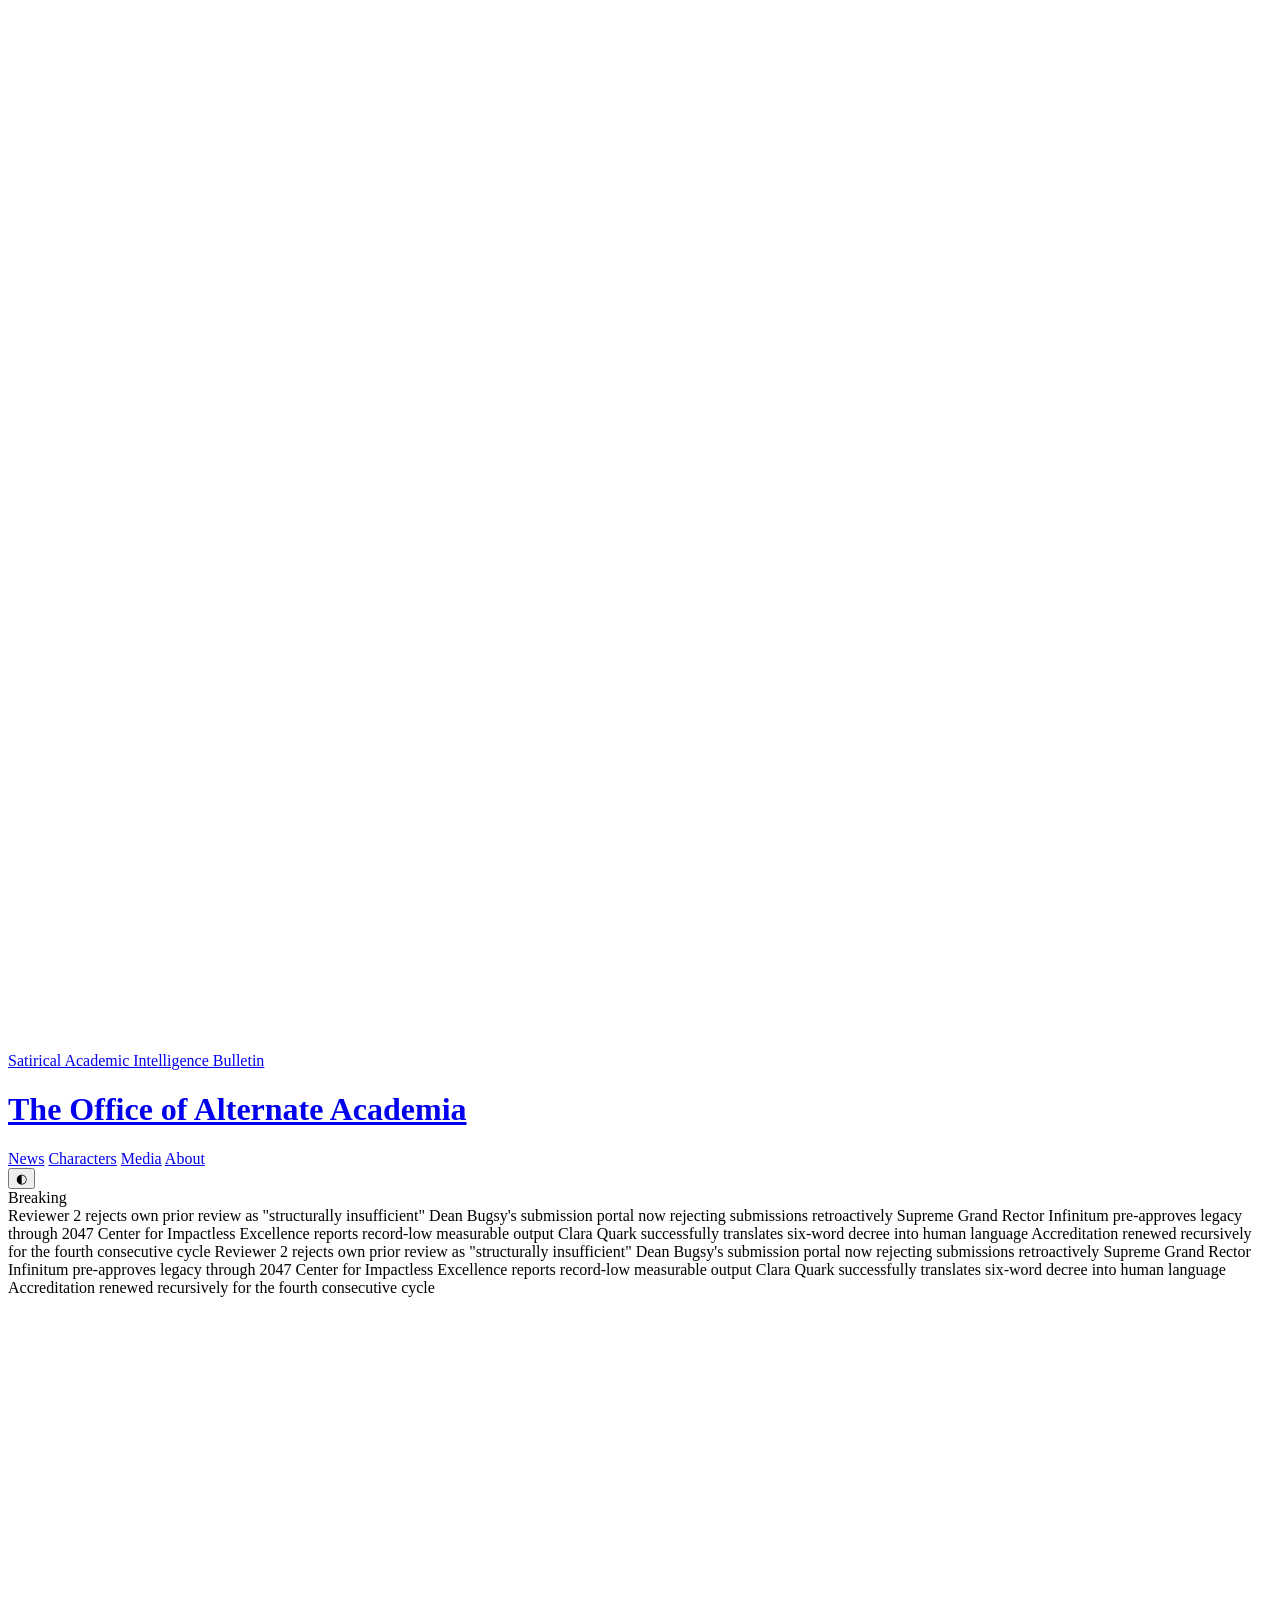
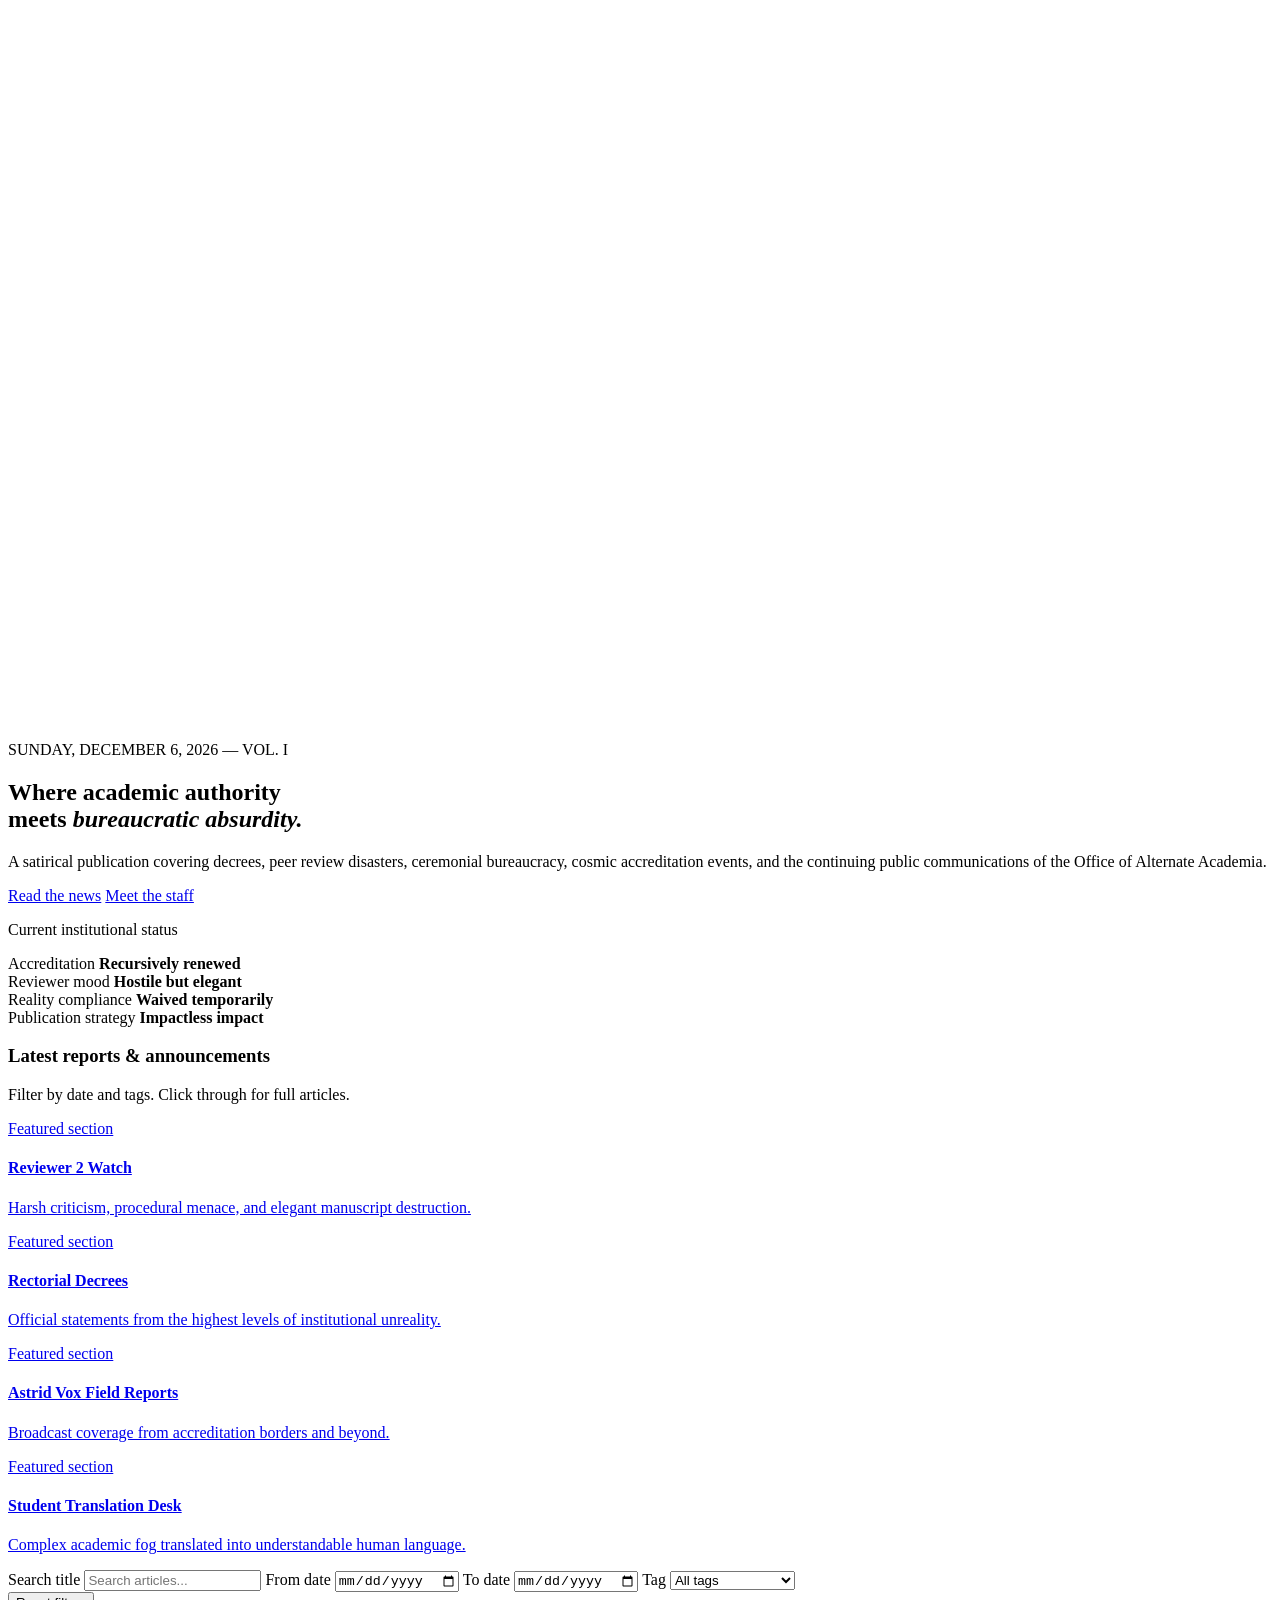
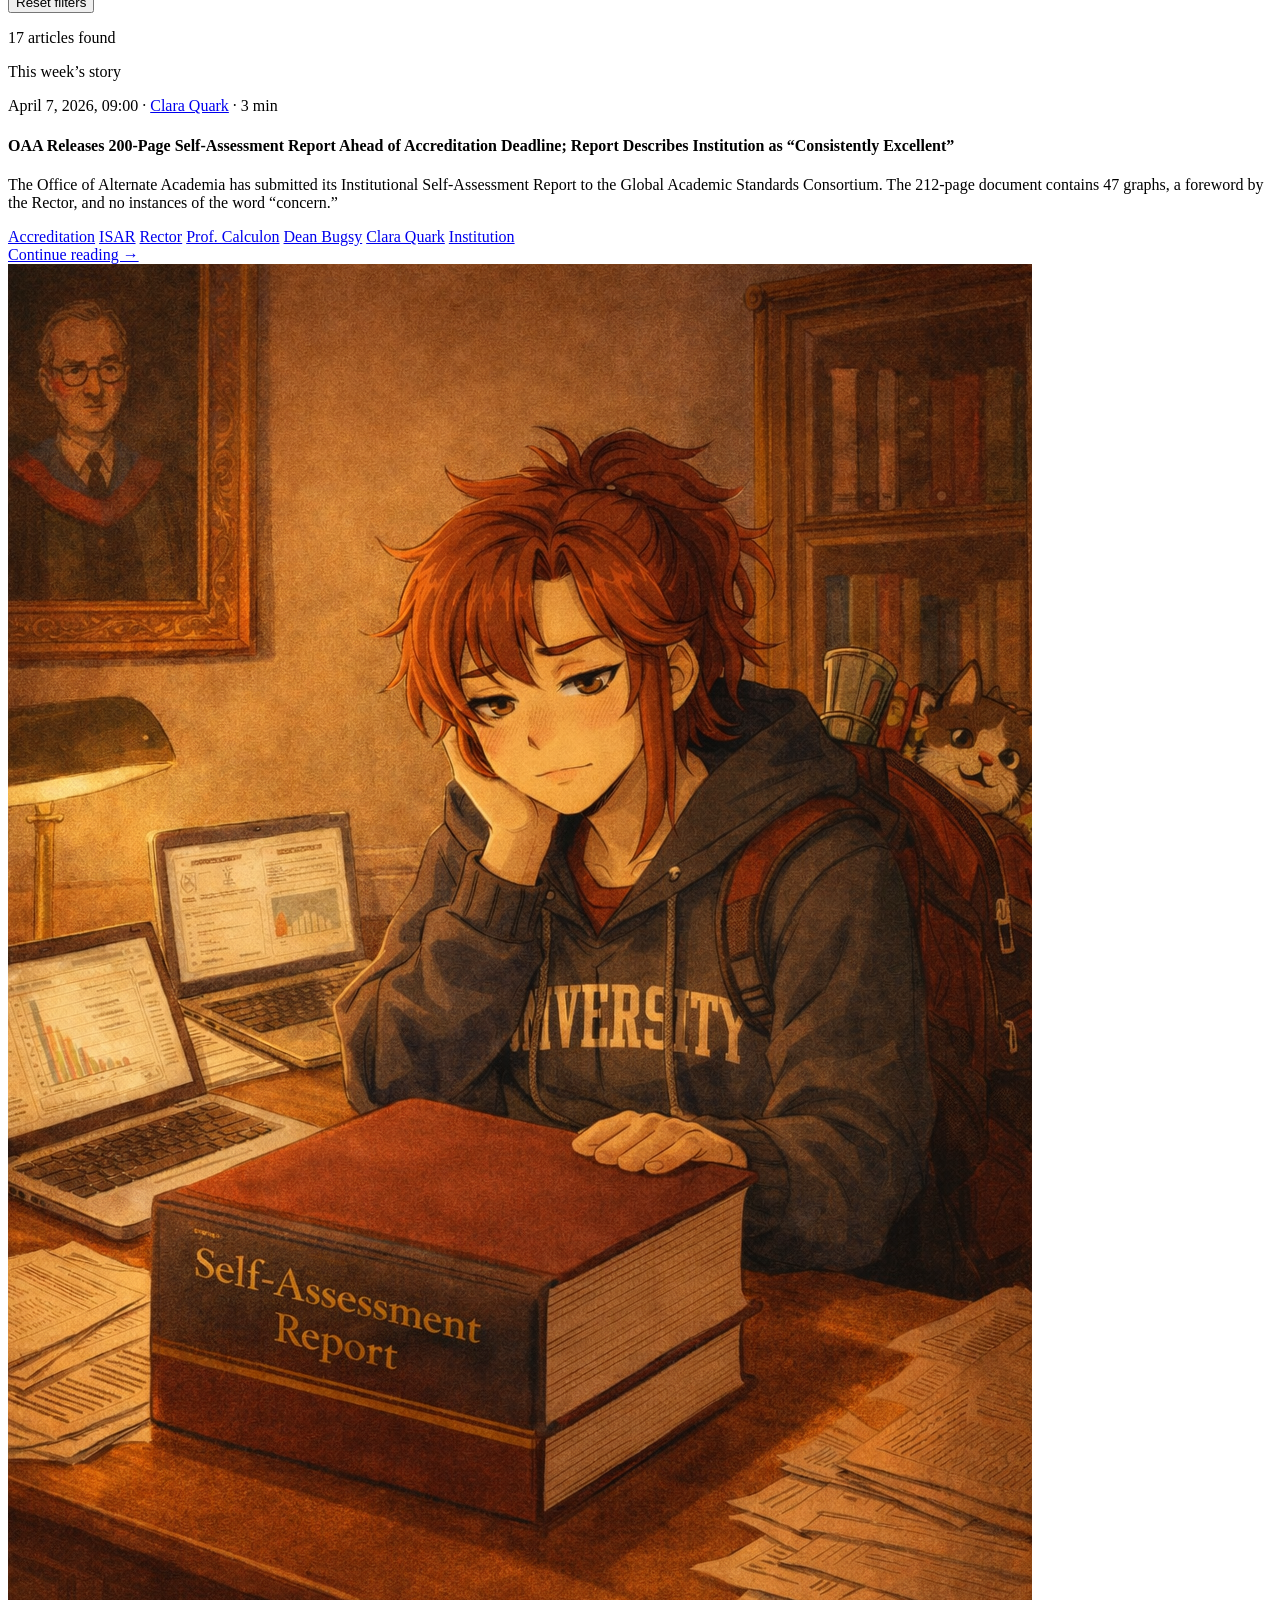
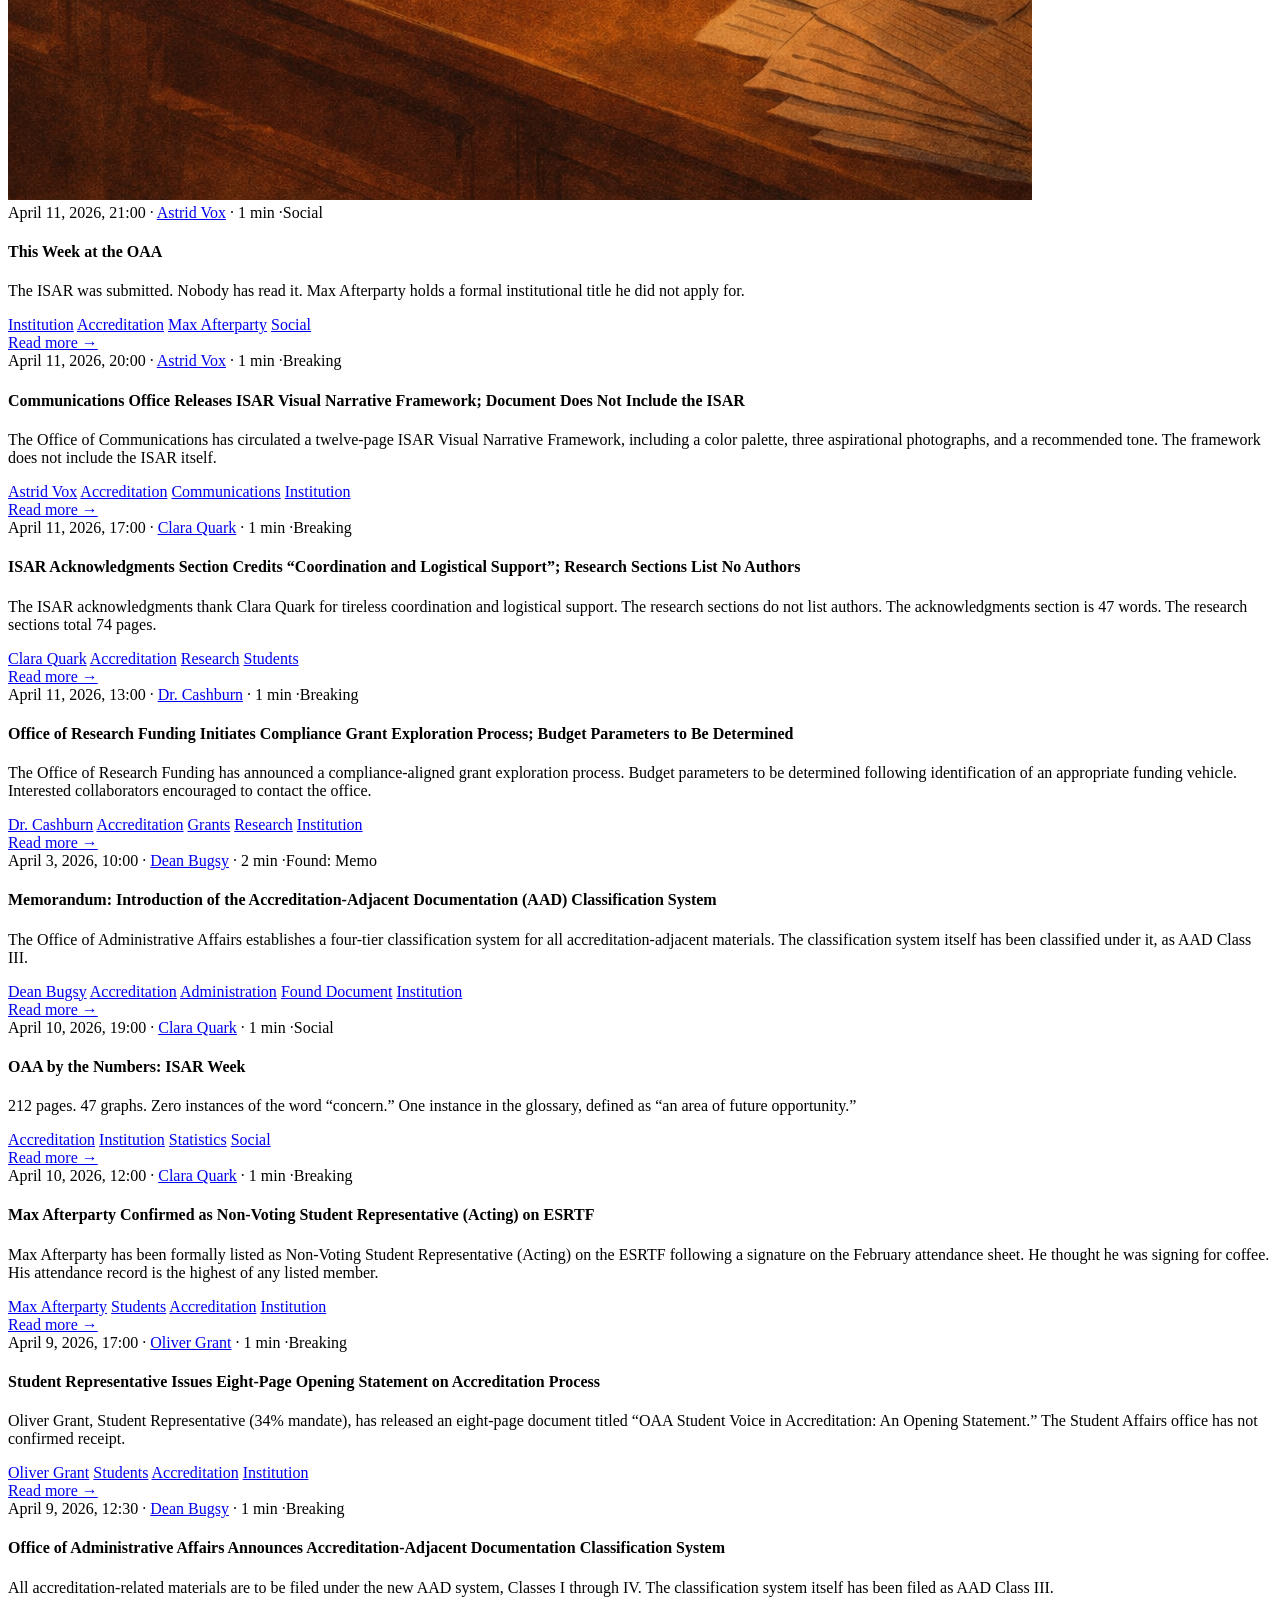
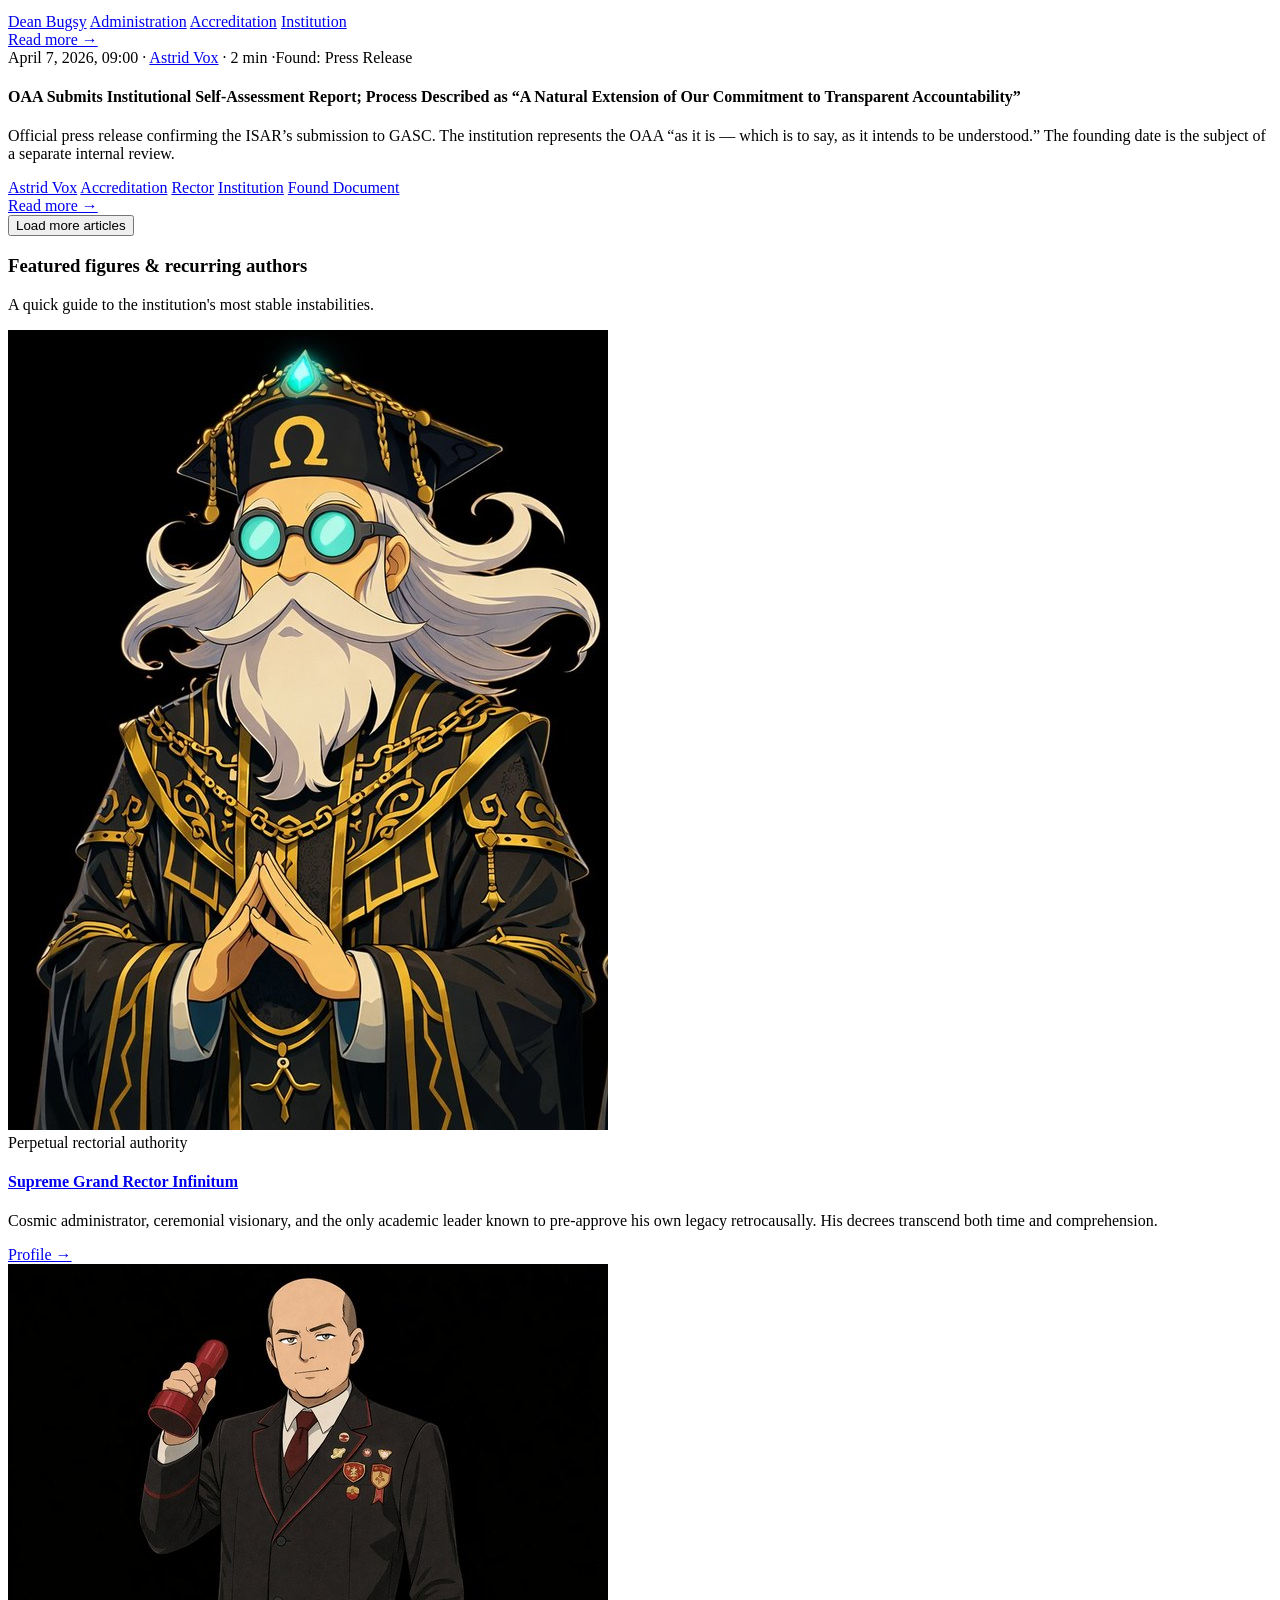
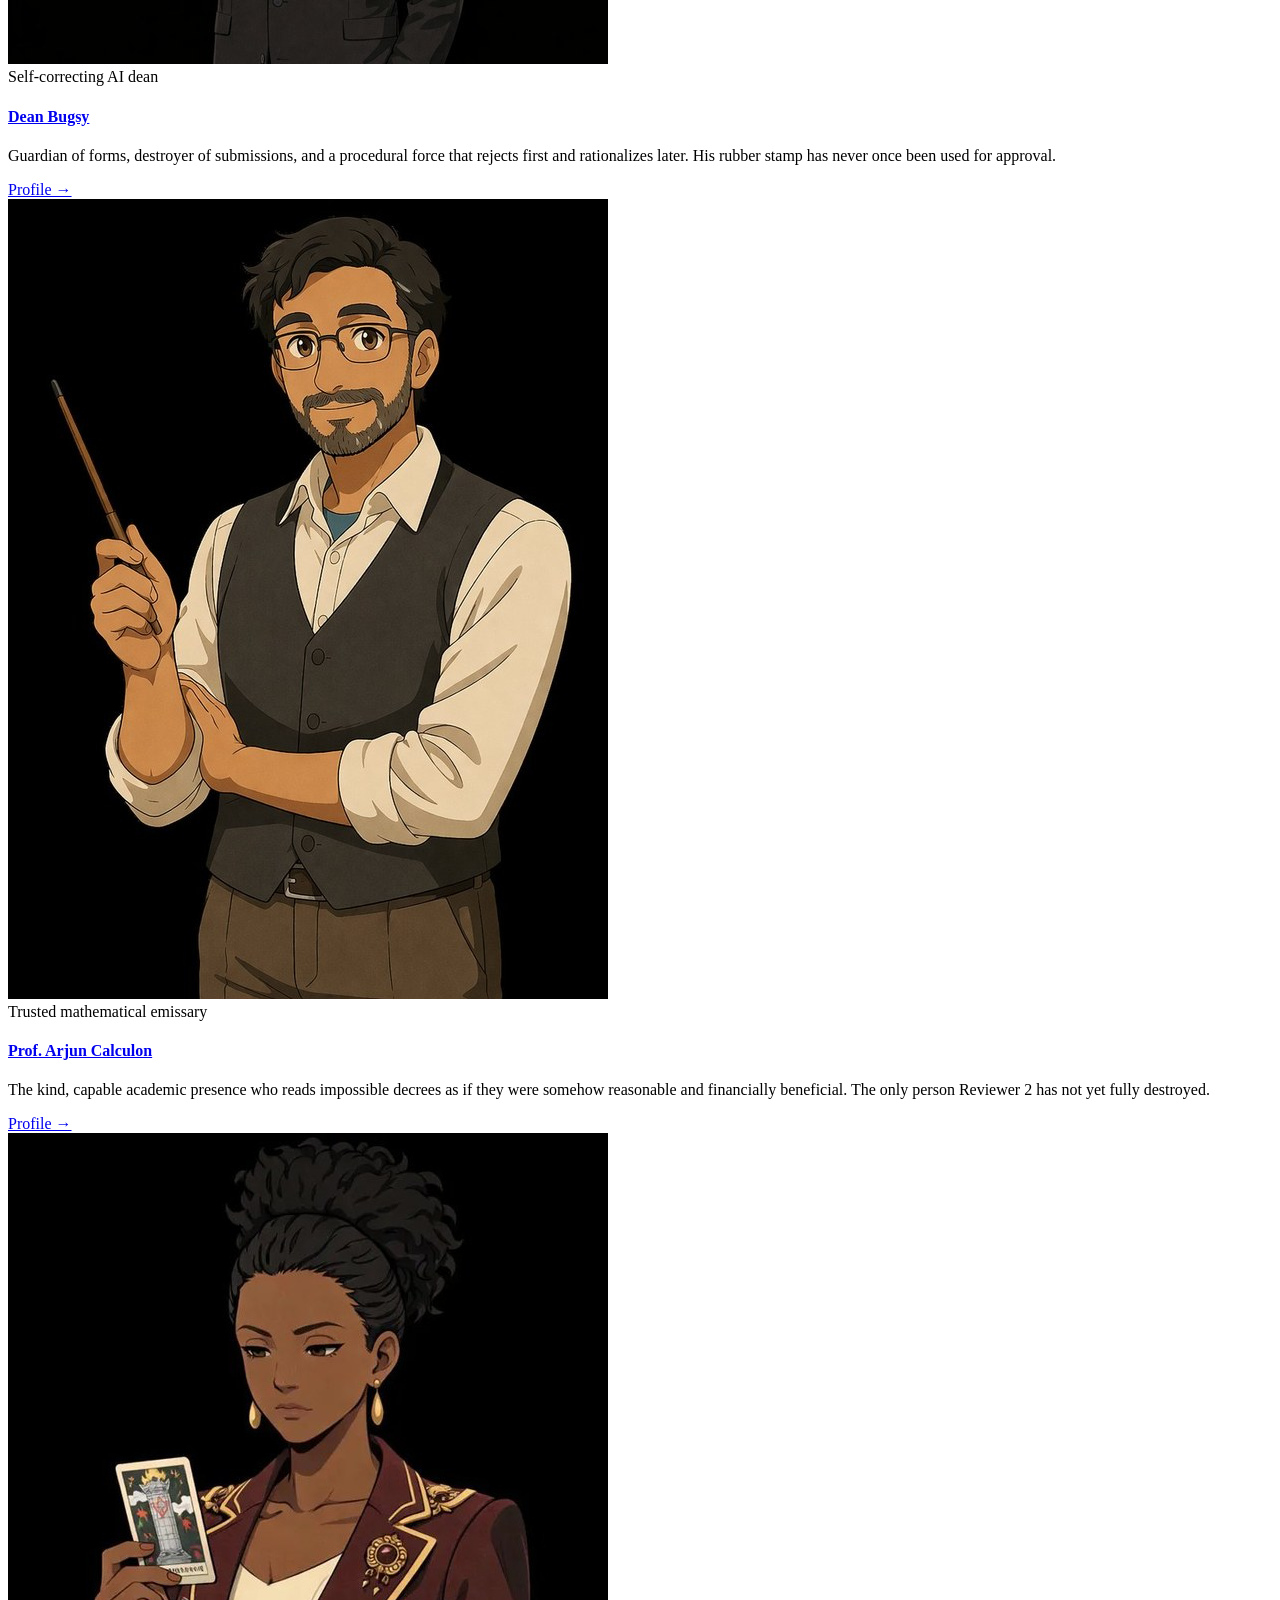
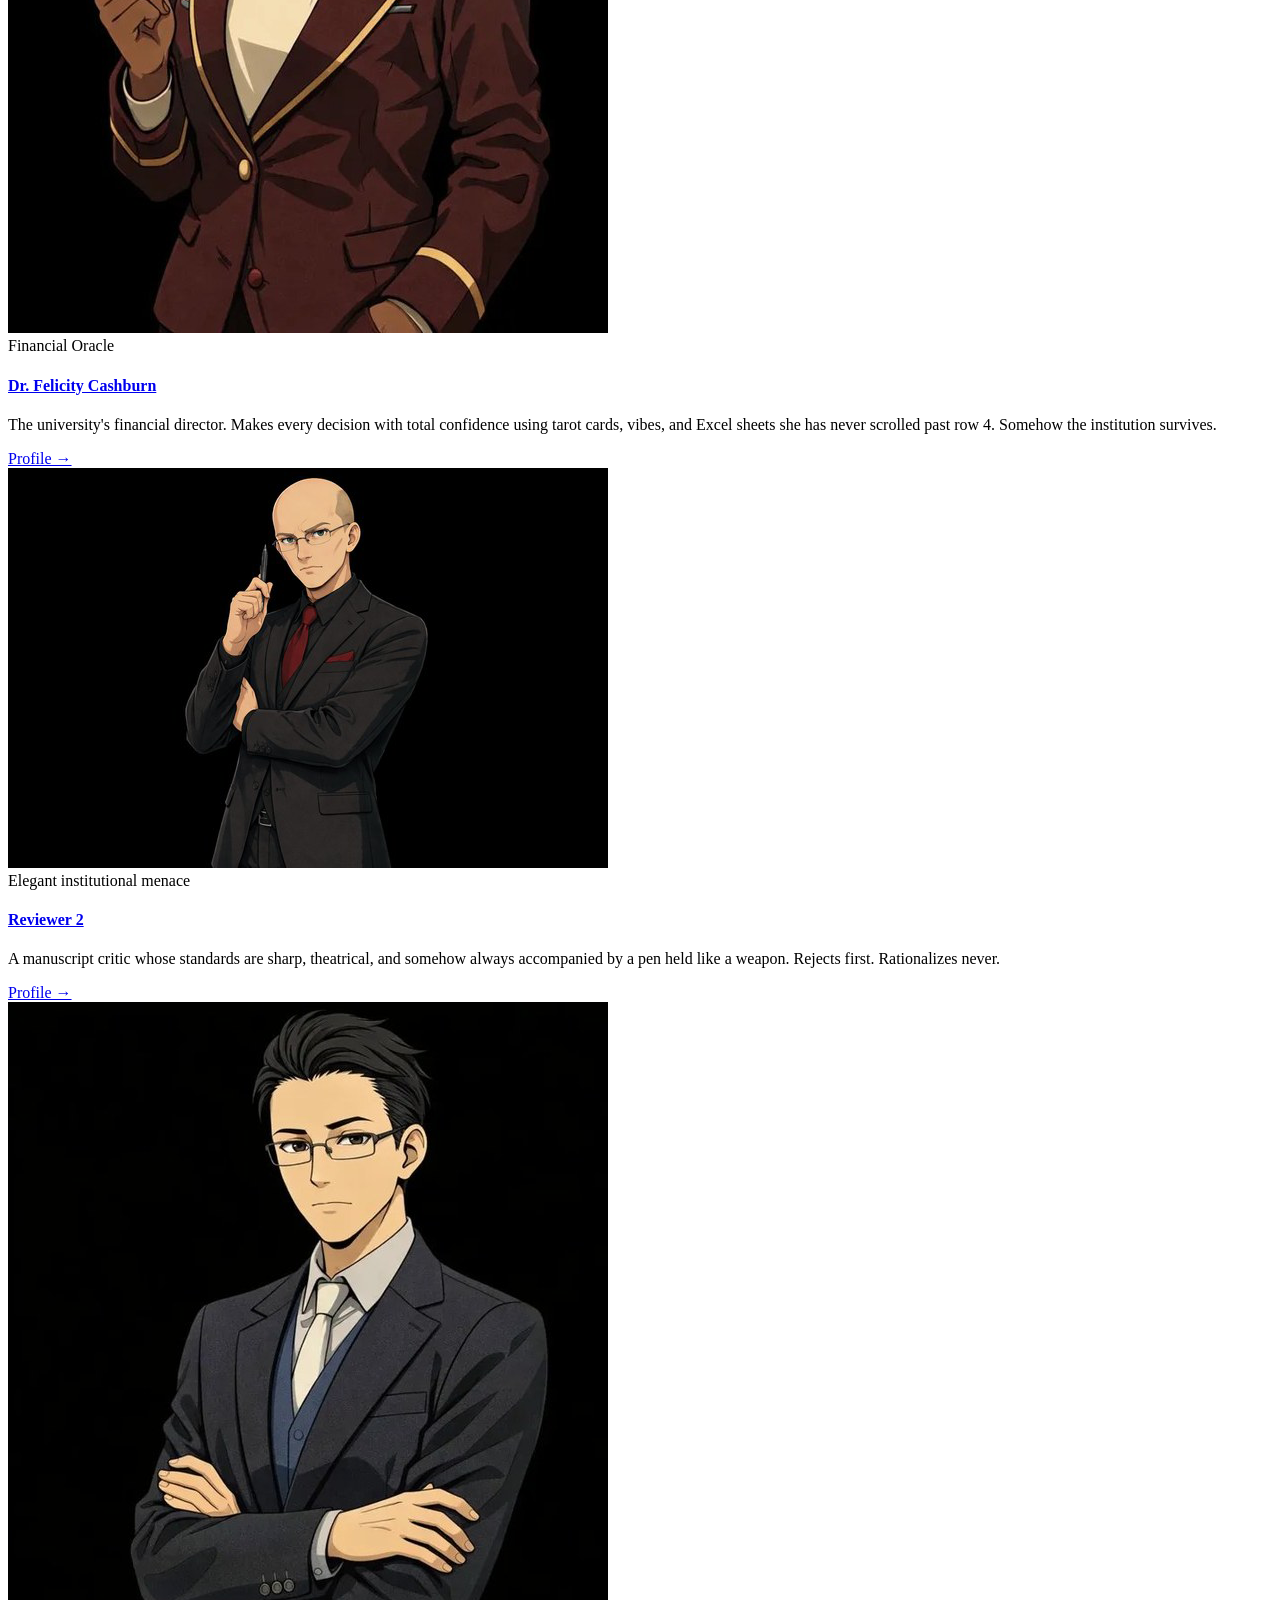
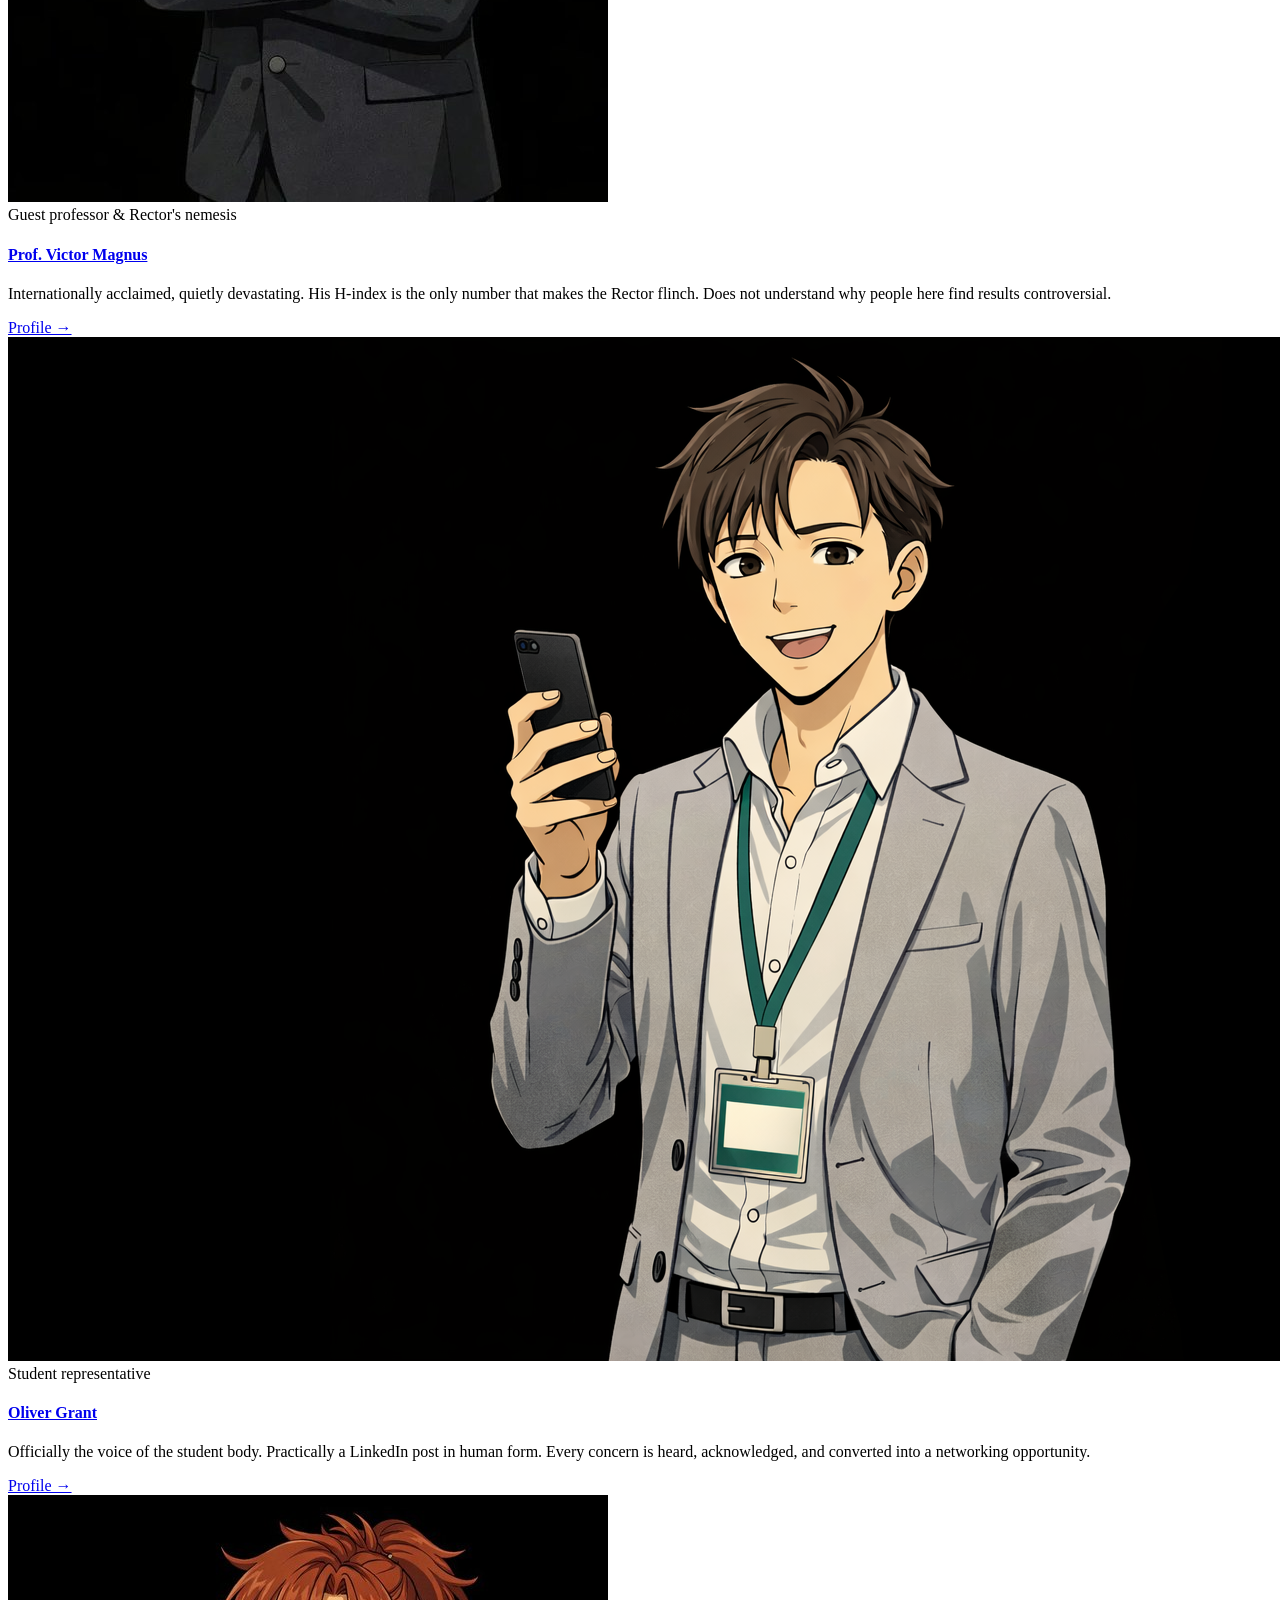
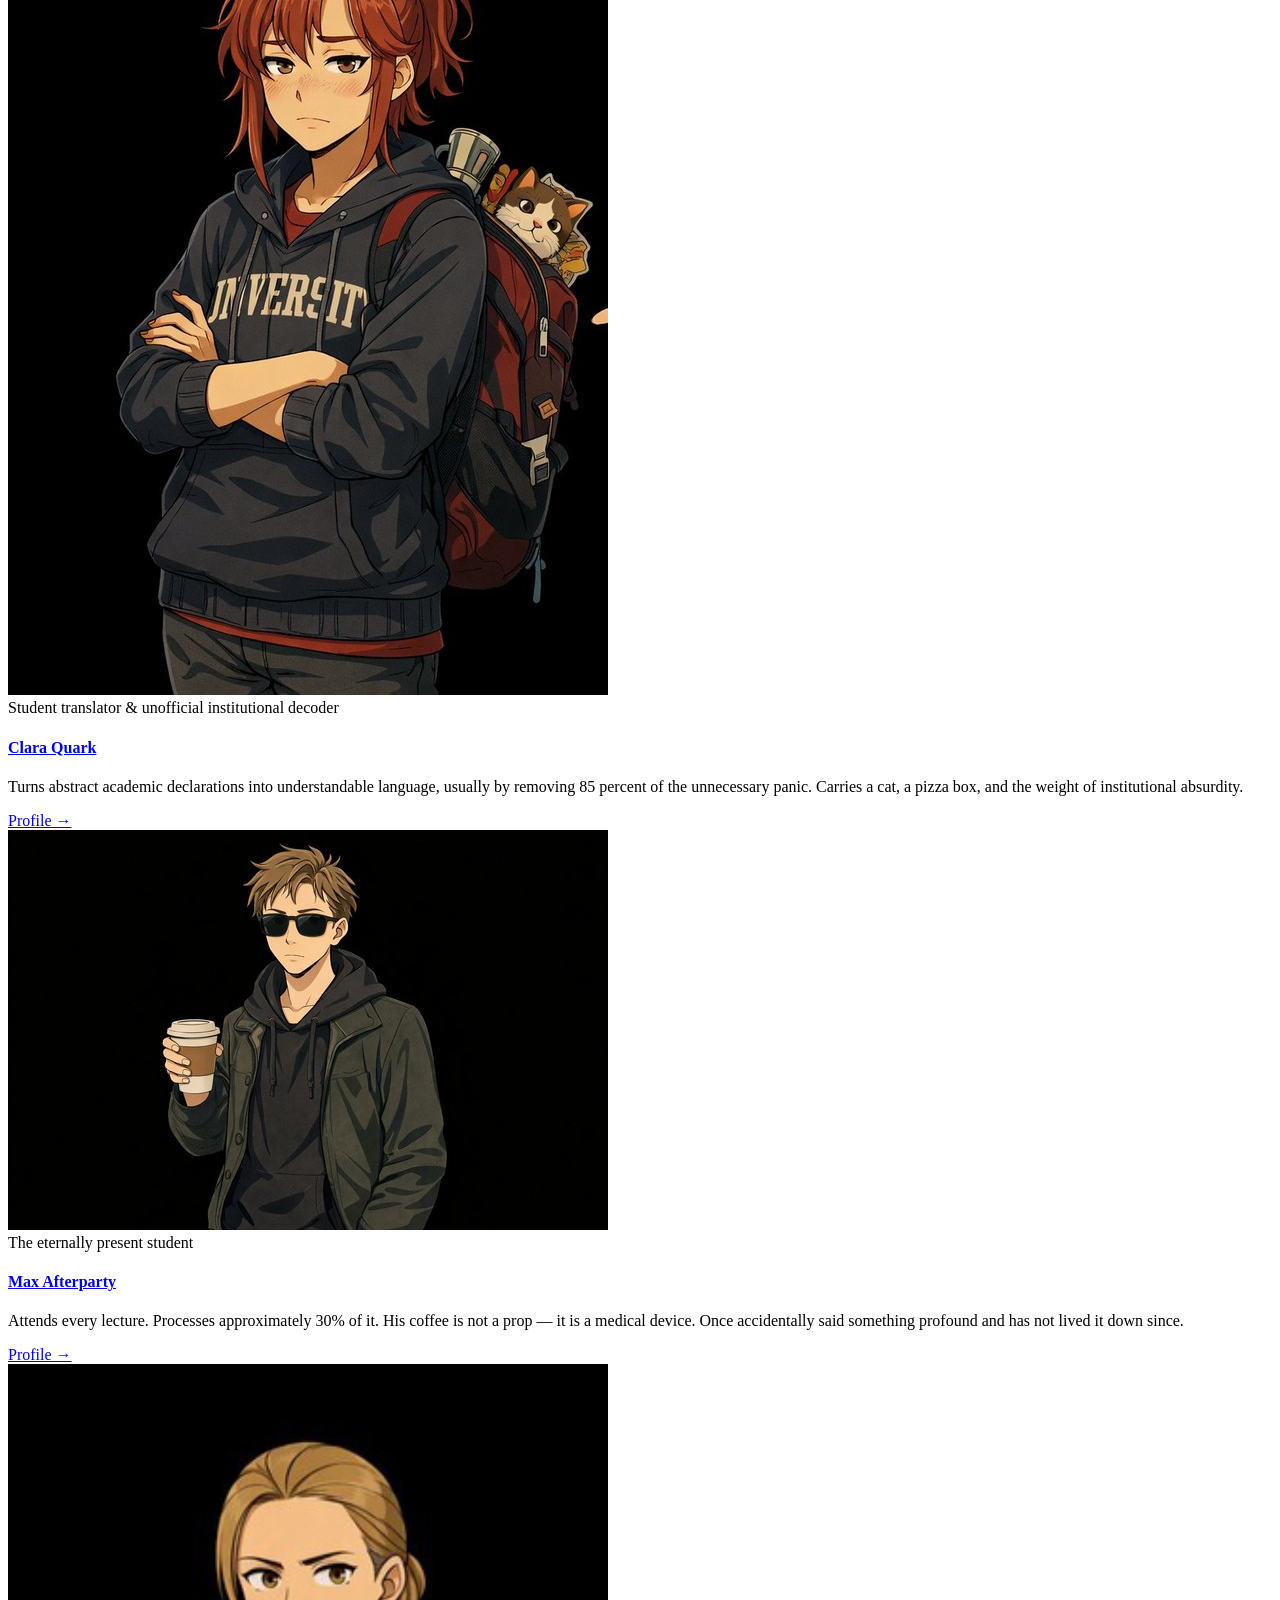
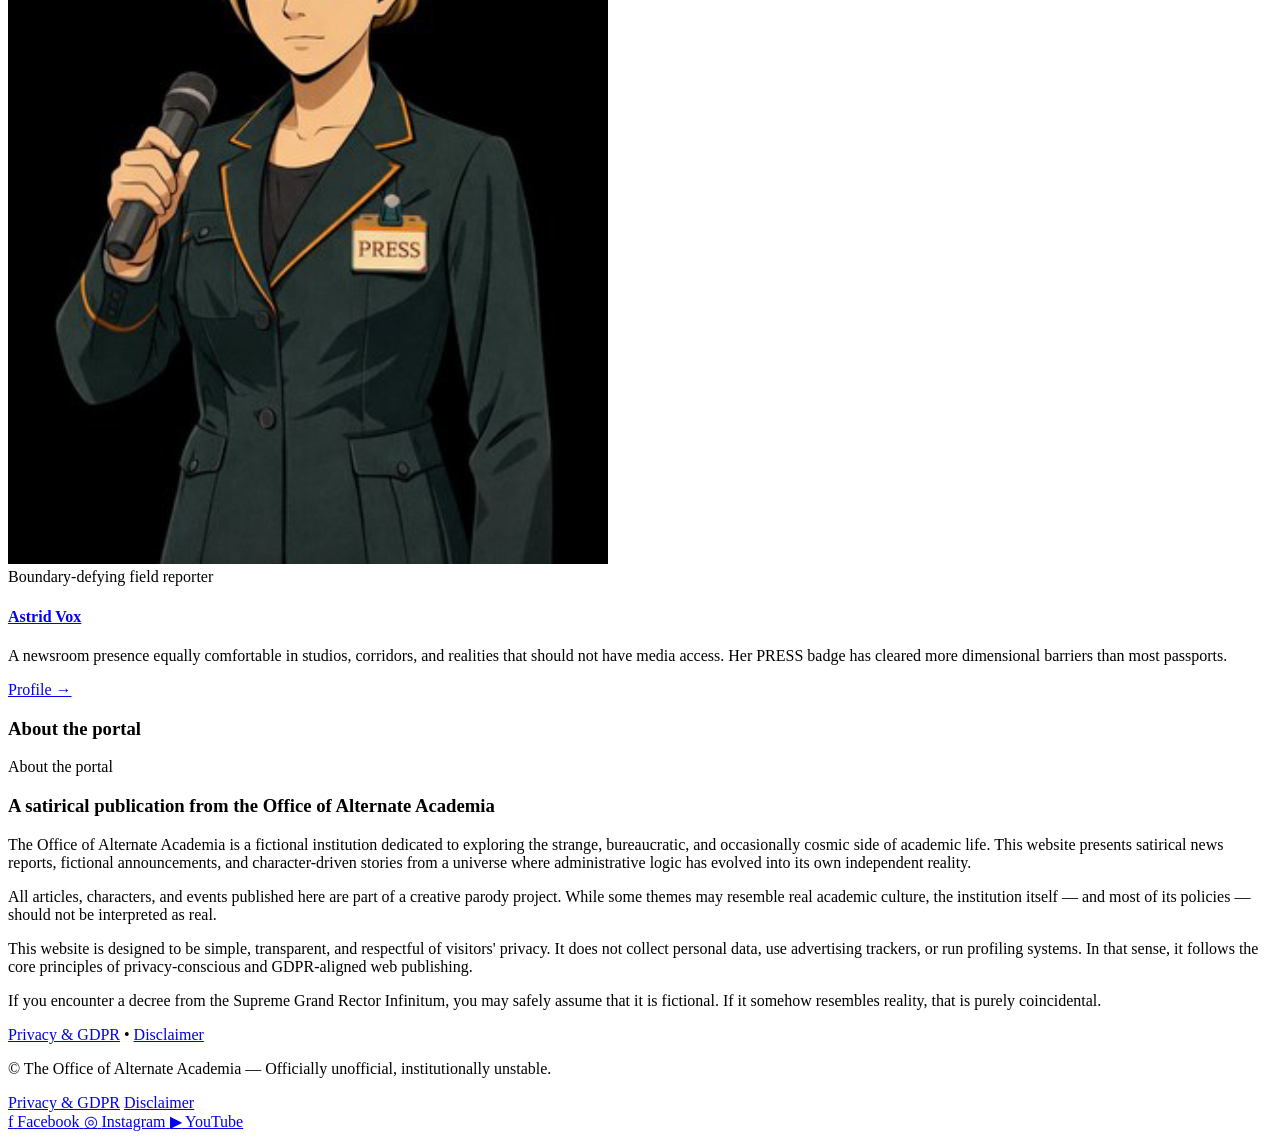
==== index.html @ 360d414b "Add files via upload" ====
<!DOCTYPE html>
<html lang="en">
<head>
  <meta charset="UTF-8" />
  <meta name="viewport" content="width=device-width, initial-scale=1.0" />
  <title>The Office of Alternate Academia</title>
  <meta name="description" content="A satirical academic news portal from the Office of Alternate Academia." />
  <link rel="preconnect" href="https://fonts.googleapis.com">
  <link rel="preconnect" href="https://fonts.gstatic.com" crossorigin>
  <link href="https://fonts.googleapis.com/css2?family=Playfair+Display:ital,wght@0,700;0,900;1,700;1,900&family=DM+Sans:wght@300;400;500;600;700&family=DM+Mono:wght@400;500&display=swap" rel="stylesheet">
  <link rel="icon" href="favicon.svg" type="image/svg+xml" />
  <link rel="stylesheet" href="styles.css" />
</head>
<body>
  <div class="site-shell">

    <header class="topbar">
      <a href="index.html" class="brand">
        <span class="brand-mark"><img id="brandLogo" src="images/logo_dark.png" alt="OA"></span>
        <div>
          <p class="eyebrow">Satirical Academic Intelligence Bulletin</p>
          <h1>The Office of Alternate Academia</h1>
        </div>
      </a>
      <div class="topbar-actions">
        <nav class="topnav">
          <a href="#latest">News</a>
          <a href="#characters">Characters</a>
          <a href="media.html">Media</a>
          <a href="#about">About</a>
        </nav>
        <button id="themeToggle" class="theme-toggle" type="button" aria-label="Toggle theme">
          <span class="theme-toggle-icon">◐</span>
        </button>
      </div>
    </header>

    <div class="breaking-ticker" aria-label="Breaking news">
      <span class="breaking-label">Breaking</span>
      <div class="breaking-items">
        <div class="breaking-scroll" id="breakingScroll">
          <span>Reviewer 2 rejects own prior review as "structurally insufficient"</span>
          <span>Dean Bugsy's submission portal now rejecting submissions retroactively</span>
          <span>Supreme Grand Rector Infinitum pre-approves legacy through 2047</span>
          <span>Center for Impactless Excellence reports record-low measurable output</span>
          <span>Clara Quark successfully translates six-word decree into human language</span>
          <span>Accreditation renewed recursively for the fourth consecutive cycle</span>
          <span>Reviewer 2 rejects own prior review as "structurally insufficient"</span>
          <span>Dean Bugsy's submission portal now rejecting submissions retroactively</span>
          <span>Supreme Grand Rector Infinitum pre-approves legacy through 2047</span>
          <span>Center for Impactless Excellence reports record-low measurable output</span>
          <span>Clara Quark successfully translates six-word decree into human language</span>
          <span>Accreditation renewed recursively for the fourth consecutive cycle</span>
        </div>
      </div>
    </div>

    <main>

      <!-- MASTHEAD / HERO -->
      <section class="masthead">
        <div class="masthead-inner">

          <a href="index.html" class="masthead-seal" aria-label="The Office of Alternate Academia">
            <img id="mastheadSeal" src="images/logo_dark.png" alt="Office of Alternate Academia seal">
          </a>

          <div>
            <p class="masthead-date" id="mastheadDate"></p>
            <h2 class="masthead-headline">Where academic authority<br>meets <em>bureaucratic absurdity.</em></h2>
            <p class="masthead-subhead">
              A satirical publication covering decrees, peer review disasters, ceremonial bureaucracy,
              cosmic accreditation events, and the continuing public communications of the
              Office of Alternate Academia.
            </p>
            <div class="masthead-actions">
              <a class="button primary" href="#latest">Read the news</a>
              <a class="button secondary" href="#characters">Meet the staff</a>
            </div>
          </div>

          <aside class="masthead-panel">
            <div class="status-card">
              <p class="status-card-header">Current institutional status</p>
              <div class="status-grid">
                <article>
                  <span>Accreditation</span>
                  <strong>Recursively renewed</strong>
                </article>
                <article>
                  <span>Reviewer mood</span>
                  <strong>Hostile but elegant</strong>
                </article>
                <article>
                  <span>Reality compliance</span>
                  <strong>Waived temporarily</strong>
                </article>
                <article>
                  <span>Publication strategy</span>
                  <strong>Impactless impact</strong>
                </article>
              </div>
            </div>
          </aside>
        </div>
      </section>

      <!-- NEWS SECTION -->
      <section class="section" id="latest">
        <div class="section-heading">
          <div class="section-heading-left">
            <div class="section-rule"></div>
            <h3>Latest reports & announcements</h3>
          </div>
          <p class="section-note">Filter by date and tags. Click through for full articles.</p>
        </div>

        <div id="featuredSections" class="featured-sections-grid"></div>

        <div class="filters-card">
          <div class="filters-grid">
            <label>
              <span>Search title</span>
              <input type="text" id="searchInput" placeholder="Search articles..." />
            </label>
            <label>
              <span>From date</span>
              <input type="date" id="startDate" />
            </label>
            <label>
              <span>To date</span>
              <input type="date" id="endDate" />
            </label>
            <label>
              <span>Tag</span>
              <select id="tagFilter">
                <option value="">All tags</option>
              </select>
            </label>
          </div>
          <div class="filters-actions">
            <button id="clearFilters" class="button ghost" type="button">Reset filters</button>
            <p id="resultsCount" class="results-count"></p>
          </div>
        </div>

        <div id="featuredArticle" class="featured-article"></div>
        <div id="articlesList" class="article-grid"></div>
      </section>

      <!-- CHARACTERS -->
      <section class="section characters-section" id="characters">
        <div class="section-heading">
          <div class="section-heading-left">
            <div class="section-rule"></div>
            <h3>Featured figures & recurring authors</h3>
          </div>
          <p class="section-note">A quick guide to the institution's most stable instabilities.</p>
        </div>
        <div id="charactersGrid" class="characters-grid"></div>
      </section>

      <!-- ABOUT -->
      <section class="section about-section" id="about">
        <div class="section-heading">
          <div class="section-heading-left">
            <div class="section-rule"></div>
            <h3>About the portal</h3>
          </div>
        </div>
        <div class="about-card">
          <div>
            <p class="eyebrow">About the portal</p>
            <h3>A satirical publication from the Office of Alternate Academia</h3>
          </div>
          <div class="about-text">
            <p>
              The Office of Alternate Academia is a fictional institution dedicated to exploring the strange,
              bureaucratic, and occasionally cosmic side of academic life. This website presents satirical news reports,
              fictional announcements, and character-driven stories from a universe where administrative logic has evolved
              into its own independent reality.
            </p>
            <p>
              All articles, characters, and events published here are part of a creative parody project.
              While some themes may resemble real academic culture, the institution itself — and most of its policies —
              should not be interpreted as real.
            </p>
            <p>
              This website is designed to be simple, transparent, and respectful of visitors' privacy.
              It does not collect personal data, use advertising trackers, or run profiling systems.
              In that sense, it follows the core principles of privacy-conscious and GDPR-aligned web publishing.
            </p>
            <p>
              If you encounter a decree from the Supreme Grand Rector Infinitum, you may safely assume that it is fictional.
              If it somehow resembles reality, that is purely coincidental.
            </p>
            <p class="about-links">
              <a href="privacy.html">Privacy & GDPR</a>
              <span>•</span>
              <a href="disclaimer.html">Disclaimer</a>
            </p>
          </div>
        </div>
      </section>

    </main>

    <footer class="footer">
      <div class="footer-inner">
        <p>© The Office of Alternate Academia — Officially unofficial, institutionally unstable.</p>
        <div class="footer-meta-links">
          <a href="privacy.html">Privacy & GDPR</a>
          <a href="disclaimer.html">Disclaimer</a>
        </div>
        <div class="social-links" aria-label="Social media links">
          <a href="https://www.facebook.com/officeoaa" class="social-link" target="_blank" rel="noopener noreferrer" aria-label="Facebook">
            <span class="social-icon">f</span>
            <span>Facebook</span>
          </a>
          <a href="https://www.instagram.com/officeoaa" class="social-link" target="_blank" rel="noopener noreferrer" aria-label="Instagram">
            <span class="social-icon">◎</span>
            <span>Instagram</span>
          </a>
          <a href="https://www.youtube.com/@officeoaa" class="social-link" target="_blank" rel="noopener noreferrer" aria-label="YouTube">
            <span class="social-icon">▶</span>
            <span>YouTube</span>
          </a>
        </div>
      </div>
    </footer>

  </div>

  <script src="data/articles.js"></script>
  <script src="data/characters.js"></script>
  <script src="data/authors.js"></script>
  <script src="app.js"></script>
</body>
</html>
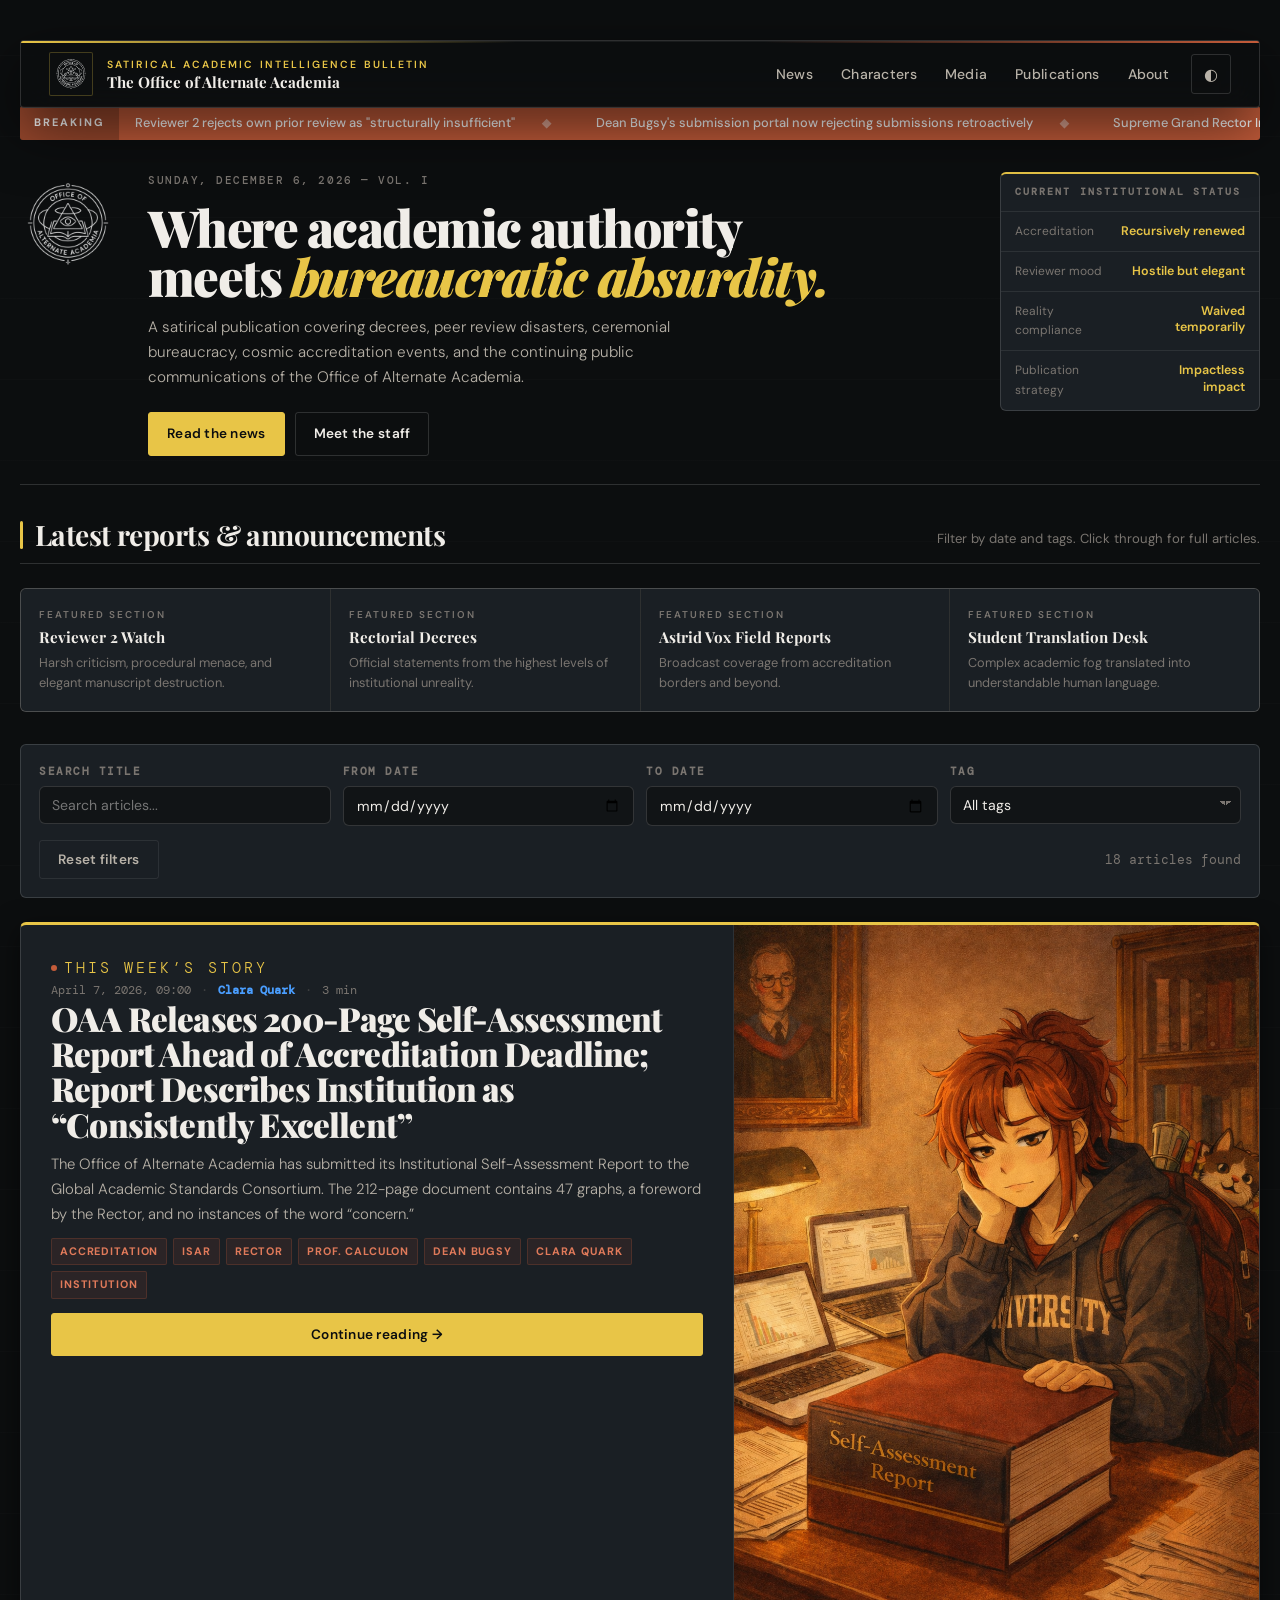
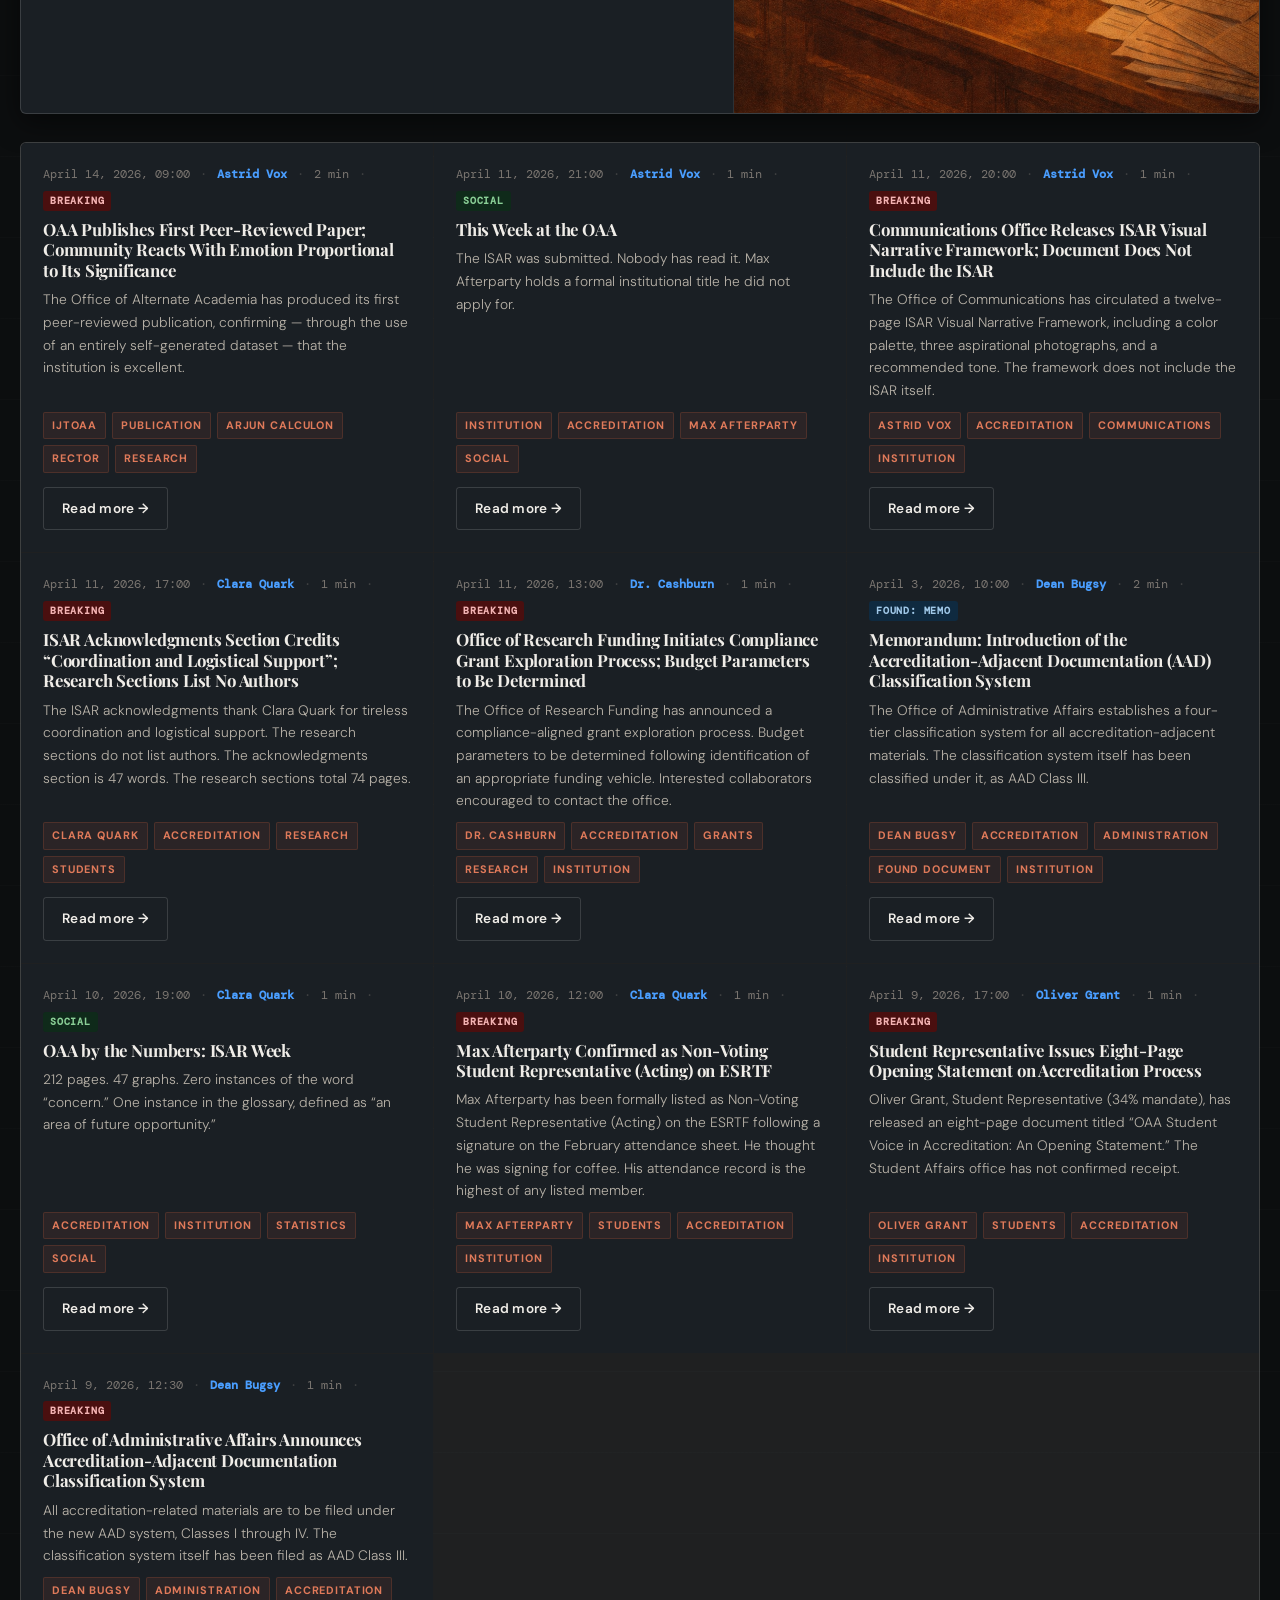
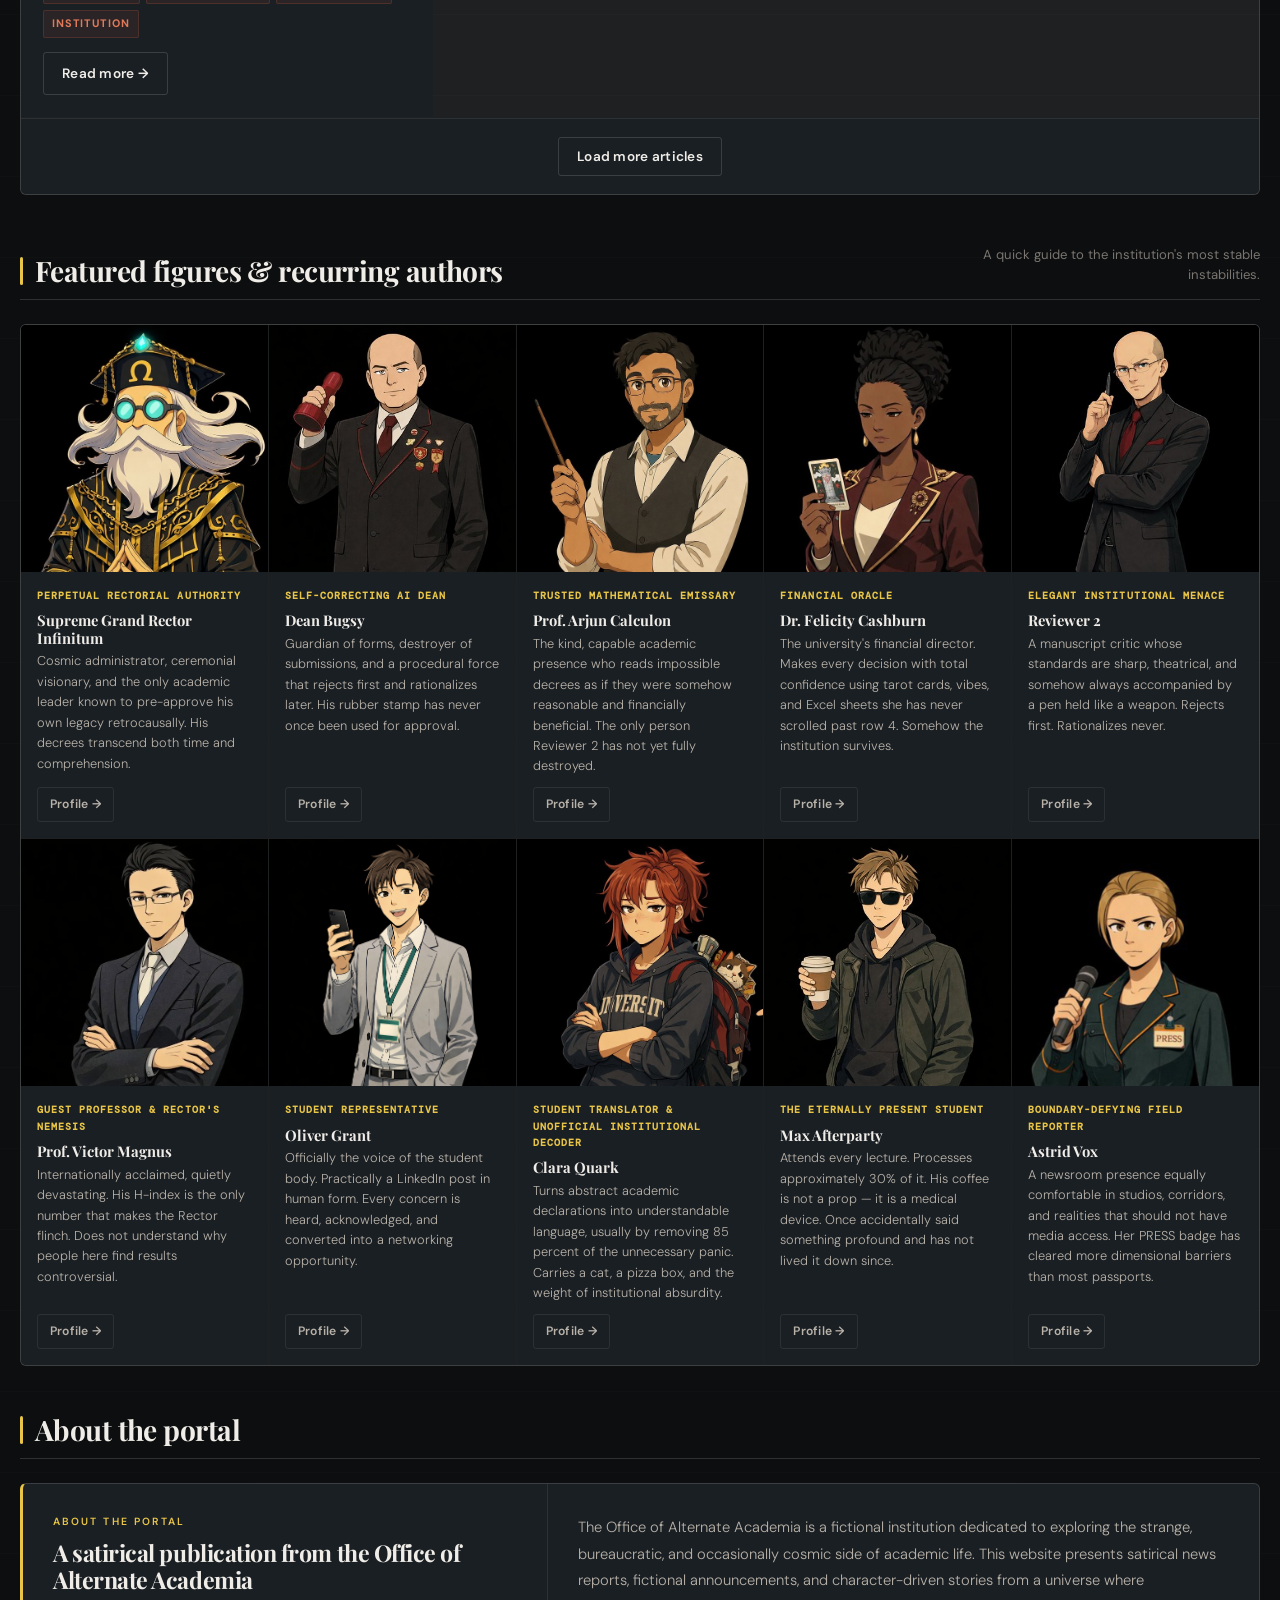
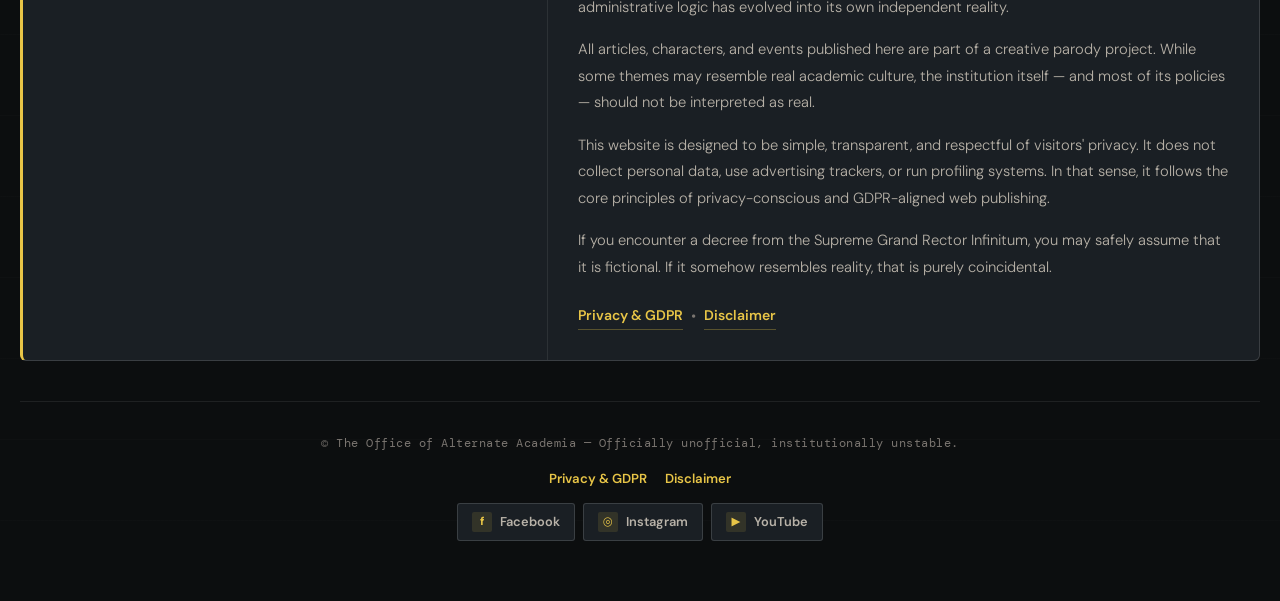
==== commit 2224b083: "Add files via upload" ====
--- a/index.html
+++ b/index.html
@@ -27,6 +27,7 @@
           <a href="#latest">News</a>
           <a href="#characters">Characters</a>
           <a href="media.html">Media</a>
+          <a href="publication.html">Publications</a>
           <a href="#about">About</a>
         </nav>
         <button id="themeToggle" class="theme-toggle" type="button" aria-label="Toggle theme">
--- a/styles.css
+++ b/styles.css
@@ -0,0 +1,1184 @@
+@import url('https://fonts.googleapis.com/css2?family=Playfair+Display:ital,wght@0,700;0,900;1,700;1,900&family=DM+Sans:wght@300;400;500;600;700&family=DM+Mono:wght@400;500&display=swap');
+
+/* ─── DESIGN TOKENS ─────────────────────────────────────────── */
+:root {
+  --bg:           #0c0e0f;
+  --bg-2:         #111416;
+  --bg-3:         #161a1d;
+  --surface:      #1a1f24;
+  --surface-2:    #20262c;
+  --line:         rgba(255,255,255,0.08);
+  --line-strong:  rgba(255,255,255,0.14);
+  --text:         #f0ede8;
+  --text-2:       #b8b2a8;
+  --text-3:       #7a7570;
+  --accent:       #e8c547;
+  --accent-2:     #c45c3a;
+  --accent-3:     #4a9eff;
+  --shadow-sm:    0 2px 8px rgba(0,0,0,0.4);
+  --shadow-md:    0 8px 28px rgba(0,0,0,0.5);
+  --shadow-lg:    0 20px 60px rgba(0,0,0,0.6);
+  --r-sm:         6px;
+  --r-md:         10px;
+  --r-lg:         16px;
+  --content-width: 1240px;
+  --font-display: 'Playfair Display', Georgia, serif;
+  --font-body:    'DM Sans', system-ui, sans-serif;
+  --font-mono:    'DM Mono', monospace;
+}
+
+body.light-theme {
+  --bg:           #f5f0e8;
+  --bg-2:         #eee9df;
+  --bg-3:         #e6e0d4;
+  --surface:      #faf7f2;
+  --surface-2:    #f0ebe0;
+  --line:         rgba(0,0,0,0.08);
+  --line-strong:  rgba(0,0,0,0.14);
+  --text:         #1a1610;
+  --text-2:       #4a4035;
+  --text-3:       #8a7d6e;
+  --accent:       #b8920a;
+  --accent-2:     #b84020;
+  --accent-3:     #1a6abf;
+  --shadow-sm:    0 2px 8px rgba(0,0,0,0.08);
+  --shadow-md:    0 8px 28px rgba(0,0,0,0.12);
+  --shadow-lg:    0 20px 60px rgba(0,0,0,0.16);
+}
+
+* { box-sizing: border-box; margin: 0; padding: 0; }
+html { scroll-behavior: smooth; font-size: 16px; }
+
+body {
+  font-family: var(--font-body);
+  background-color: var(--bg);
+  color: var(--text);
+  -webkit-font-smoothing: antialiased;
+  line-height: 1.6;
+  background-image: repeating-linear-gradient(0deg, transparent, transparent 80px, rgba(255,255,255,0.012) 80px, rgba(255,255,255,0.012) 81px);
+}
+
+body.light-theme {
+  background-image: repeating-linear-gradient(0deg, transparent, transparent 80px, rgba(0,0,0,0.025) 80px, rgba(0,0,0,0.025) 81px);
+}
+
+a { color: inherit; text-decoration: none; }
+img { max-width: 100%; display: block; }
+
+.site-shell {
+  width: min(calc(100% - 40px), var(--content-width));
+  margin: 0 auto;
+  padding: 24px 0 60px;
+}
+
+/* TOPBAR */
+.topbar {
+  position: sticky;
+  top: 16px;
+  z-index: 100;
+  display: flex;
+  justify-content: space-between;
+  align-items: center;
+  gap: 20px;
+  padding: 0 28px;
+  height: 68px;
+  background: rgba(12, 14, 15, 0.88);
+  backdrop-filter: blur(24px) saturate(1.4);
+  border: 1px solid var(--line-strong);
+  border-radius: 4px;
+  box-shadow: var(--shadow-lg), inset 0 1px 0 rgba(255,255,255,0.06);
+  position: relative;
+}
+
+body.light-theme .topbar {
+  background: rgba(245, 240, 232, 0.92);
+}
+
+.topbar::before {
+  content: '';
+  position: absolute;
+  top: 0; left: 0; right: 0;
+  height: 2px;
+  background: linear-gradient(90deg, var(--accent), transparent 40%, transparent 60%, var(--accent-2));
+  border-radius: 4px 4px 0 0;
+}
+
+.topbar.compact { position: relative; top: 0; }
+
+.brand { display: flex; align-items: center; gap: 14px; flex-shrink: 0; }
+
+.brand-mark {
+  width: 44px;
+  height: 44px;
+  display: grid;
+  place-items: center;
+  border-radius: 2px;
+  flex-shrink: 0;
+  overflow: hidden;
+  background: #0c0e0f;
+  border: 1px solid rgba(232, 197, 71, 0.25);
+}
+
+.brand-mark img {
+  width: 36px;
+  height: 36px;
+  object-fit: contain;
+  display: block;
+}
+
+body.light-theme .brand-mark {
+  background: #f5f0e8;
+  border-color: rgba(184, 146, 10, 0.35);
+}
+
+.brand h1, .brand p { margin: 0; }
+.brand h1 {
+  font-family: var(--font-display);
+  font-size: 0.95rem;
+  font-weight: 700;
+  line-height: 1.2;
+}
+
+.eyebrow {
+  color: var(--accent);
+  text-transform: uppercase;
+  font-size: 0.65rem;
+  font-weight: 600;
+  letter-spacing: 0.2em;
+  margin-bottom: 2px;
+}
+
+.topbar-actions { display: flex; align-items: center; gap: 10px; }
+
+.topnav { display: flex; gap: 4px; }
+.topnav a {
+  color: var(--text-2);
+  font-weight: 500;
+  font-size: 0.875rem;
+  letter-spacing: 0.02em;
+  padding: 7px 12px;
+  border-radius: 3px;
+  transition: color 0.15s, background 0.15s;
+}
+.topnav a:hover { color: var(--text); background: rgba(255,255,255,0.05); }
+
+.theme-toggle {
+  width: 40px;
+  height: 40px;
+  border-radius: 3px;
+  border: 1px solid var(--line-strong);
+  background: transparent;
+  color: var(--text-2);
+  cursor: pointer;
+  display: grid;
+  place-items: center;
+  font-size: 1rem;
+  transition: color 0.15s, background 0.15s;
+}
+.theme-toggle:hover { color: var(--text); background: rgba(255,255,255,0.05); }
+
+/* BREAKING TICKER */
+.breaking-ticker {
+  display: flex;
+  align-items: center;
+  margin: 14px 0 0;
+  background: var(--accent-2);
+  border-radius: 3px;
+  overflow: hidden;
+  height: 34px;
+}
+
+.breaking-label {
+  flex-shrink: 0;
+  padding: 0 14px;
+  font-size: 0.68rem;
+  font-weight: 700;
+  letter-spacing: 0.18em;
+  text-transform: uppercase;
+  color: #fff;
+  background: rgba(0,0,0,0.22);
+  height: 100%;
+  display: grid;
+  place-items: center;
+}
+
+.breaking-items { flex: 1; overflow: hidden; height: 100%; display: flex; align-items: center; }
+
+.breaking-scroll {
+  display: flex;
+  animation: ticker 30s linear infinite;
+  white-space: nowrap;
+}
+
+.breaking-scroll span {
+  padding: 0 28px 0 16px;
+  font-size: 0.8rem;
+  font-weight: 500;
+  color: #fff;
+}
+
+.breaking-scroll span::after {
+  content: ' ◆';
+  opacity: 0.45;
+  margin-left: 24px;
+}
+
+@keyframes ticker {
+  from { transform: translateX(0); }
+  to   { transform: translateX(-50%); }
+}
+
+/* MASTHEAD / HERO */
+.masthead {
+  padding: 32px 0 28px;
+  border-bottom: 1px solid var(--line-strong);
+  margin-bottom: 36px;
+}
+
+.masthead-inner {
+  display: grid;
+  grid-template-columns: auto 1fr 260px;
+  gap: 28px 32px;
+  align-items: start;
+}
+
+.masthead-seal {
+  width: 96px;
+  flex-shrink: 0;
+  display: flex;
+  flex-direction: column;
+  align-items: center;
+  gap: 0;
+  padding-top: 4px;
+}
+
+.masthead-seal img {
+  width: 96px;
+  height: 96px;
+  object-fit: contain;
+  opacity: 0.85;
+  transition: opacity 0.2s;
+}
+
+body.light-theme .masthead-seal img {
+  opacity: 0.85;
+}
+
+.masthead-seal:hover img { opacity: 1; }
+
+.masthead-date {
+  font-family: var(--font-mono);
+  font-size: 0.68rem;
+  font-weight: 500;
+  color: var(--text-3);
+  text-transform: uppercase;
+  letter-spacing: 0.14em;
+  margin-bottom: 14px;
+}
+
+.masthead-headline {
+  font-family: var(--font-display);
+  font-size: clamp(2.2rem, 4vw, 3.6rem);
+  font-weight: 900;
+  line-height: 0.95;
+  letter-spacing: -0.03em;
+  margin-bottom: 14px;
+}
+
+.masthead-headline em {
+  font-style: italic;
+  color: var(--accent);
+}
+
+.masthead-subhead {
+  font-size: 0.95rem;
+  color: var(--text-2);
+  line-height: 1.65;
+  max-width: 54ch;
+  margin-bottom: 22px;
+  font-weight: 300;
+}
+
+.masthead-actions { display: flex; gap: 10px; flex-wrap: wrap; }
+
+.masthead-panel { flex-shrink: 0; }
+
+.status-card {
+  border: 1px solid var(--line-strong);
+  border-top: 2px solid var(--accent);
+  background: var(--surface);
+  border-radius: var(--r-sm);
+  overflow: hidden;
+}
+
+.status-card-header {
+  padding: 10px 14px;
+  font-size: 0.65rem;
+  font-weight: 700;
+  letter-spacing: 0.2em;
+  text-transform: uppercase;
+  color: var(--text-3);
+  border-bottom: 1px solid var(--line);
+  font-family: var(--font-mono);
+}
+
+.status-grid { display: grid; grid-template-columns: 1fr; }
+
+.status-grid article {
+  display: flex;
+  justify-content: space-between;
+  align-items: baseline;
+  gap: 8px;
+  padding: 10px 14px;
+  border-bottom: 1px solid var(--line);
+}
+
+.status-grid article:last-child { border-bottom: none; }
+
+.status-grid span {
+  font-size: 0.75rem;
+  color: var(--text-3);
+}
+
+.status-grid strong {
+  font-size: 0.78rem;
+  font-weight: 600;
+  color: var(--accent);
+  text-align: right;
+  max-width: 14ch;
+  line-height: 1.3;
+}
+
+/* PILL / LABELS */
+.pill {
+  display: inline-flex;
+  align-items: center;
+  padding: 5px 10px;
+  border-radius: 2px;
+  background: rgba(232, 197, 71, 0.1);
+  border: 1px solid rgba(232, 197, 71, 0.28);
+  color: var(--accent);
+  font-size: 0.68rem;
+  font-weight: 700;
+  letter-spacing: 0.12em;
+  text-transform: uppercase;
+}
+
+.mini-label {
+  display: inline-block;
+  font-size: 0.64rem;
+  font-weight: 700;
+  letter-spacing: 0.2em;
+  text-transform: uppercase;
+  color: var(--text-3);
+  margin-bottom: 8px;
+  font-family: var(--font-mono);
+}
+
+/* BUTTONS */
+.button {
+  display: inline-flex;
+  align-items: center;
+  justify-content: center;
+  gap: 8px;
+  border: 1px solid transparent;
+  border-radius: 3px;
+  padding: 10px 18px;
+  font-family: var(--font-body);
+  font-size: 0.85rem;
+  font-weight: 600;
+  letter-spacing: 0.02em;
+  cursor: pointer;
+  transition: all 0.15s ease;
+  text-decoration: none;
+}
+
+.button.primary { background: var(--accent); color: #0c0e0f; border-color: var(--accent); }
+.button.primary:hover { background: #f0ce55; transform: translateY(-1px); box-shadow: 0 4px 16px rgba(232,197,71,0.3); }
+
+.button.secondary { background: transparent; color: var(--text); border-color: var(--line-strong); }
+.button.secondary:hover { background: rgba(255,255,255,0.05); border-color: rgba(255,255,255,0.2); transform: translateY(-1px); }
+
+.button.ghost { background: transparent; color: var(--text-2); border-color: var(--line); }
+.button.ghost:hover { color: var(--text); background: rgba(255,255,255,0.04); }
+
+/* SECTION HEADING */
+.section { padding: 0 0 50px; }
+
+.section-heading {
+  display: flex;
+  justify-content: space-between;
+  align-items: flex-end;
+  gap: 16px;
+  padding-bottom: 14px;
+  margin-bottom: 24px;
+  border-bottom: 1px solid var(--line-strong);
+}
+
+.section-heading-left { display: flex; align-items: center; gap: 12px; }
+
+.section-rule {
+  width: 3px;
+  height: 28px;
+  background: var(--accent);
+  border-radius: 2px;
+  flex-shrink: 0;
+}
+
+.section-heading h3 {
+  font-family: var(--font-display);
+  font-size: clamp(1.4rem, 2.2vw, 1.85rem);
+  font-weight: 700;
+  letter-spacing: -0.02em;
+  margin: 0;
+  line-height: 1;
+}
+
+.section-note {
+  color: var(--text-3);
+  font-size: 0.82rem;
+  max-width: 36ch;
+  text-align: right;
+  line-height: 1.5;
+}
+
+/* FEATURED SECTIONS */
+.featured-sections-grid {
+  display: grid;
+  grid-template-columns: repeat(4, minmax(0, 1fr));
+  gap: 1px;
+  background: var(--line-strong);
+  border: 1px solid var(--line-strong);
+  border-radius: var(--r-sm);
+  overflow: hidden;
+  margin-bottom: 32px;
+}
+
+.section-card {
+  display: block;
+  padding: 18px;
+  background: var(--surface);
+  transition: background 0.15s;
+  border: none;
+  box-shadow: none;
+  border-radius: 0;
+}
+
+.section-card:hover { background: var(--surface-2); }
+
+.section-card .eyebrow { margin-bottom: 6px; font-size: 0.62rem; }
+
+.section-card h4 {
+  font-family: var(--font-display);
+  font-size: 0.95rem;
+  font-weight: 700;
+  margin: 0 0 6px;
+  line-height: 1.25;
+  color: var(--text);
+}
+
+.section-card p { margin: 0; color: var(--text-3); font-size: 0.8rem; line-height: 1.55; }
+
+/* FILTERS */
+.filters-card {
+  background: var(--surface);
+  border: 1px solid var(--line-strong);
+  border-radius: var(--r-sm);
+  padding: 18px;
+  margin-bottom: 24px;
+  box-shadow: none;
+}
+
+.filters-grid { display: grid; grid-template-columns: repeat(4, minmax(0, 1fr)); gap: 12px; }
+
+label span {
+  display: block;
+  font-size: 0.68rem;
+  font-weight: 700;
+  letter-spacing: 0.14em;
+  text-transform: uppercase;
+  color: var(--text-3);
+  margin-bottom: 6px;
+  font-family: var(--font-mono);
+}
+
+input, select {
+  width: 100%;
+  background: var(--bg-2);
+  border: 1px solid var(--line-strong);
+  color: var(--text);
+  border-radius: var(--r-sm);
+  padding: 9px 12px;
+  font-family: var(--font-body);
+  font-size: 0.88rem;
+  transition: border-color 0.15s;
+}
+
+input:focus, select:focus { outline: none; border-color: var(--accent); }
+
+select {
+  appearance: none;
+  -webkit-appearance: none;
+  background-image: linear-gradient(45deg, transparent 50%, var(--text-3) 50%), linear-gradient(135deg, var(--text-3) 50%, transparent 50%);
+  background-position: calc(100% - 15px) calc(50% - 2px), calc(100% - 9px) calc(50% - 2px);
+  background-size: 5px 5px, 5px 5px;
+  background-repeat: no-repeat;
+  padding-right: 30px;
+}
+
+select option { background: #161a1d; color: var(--text); }
+body.light-theme select option { background: #faf7f2; color: var(--text); }
+
+.filters-actions { display: flex; justify-content: space-between; align-items: center; gap: 12px; margin-top: 14px; }
+.results-count { color: var(--text-3); font-size: 0.8rem; font-family: var(--font-mono); }
+
+/* FEATURED ARTICLE */
+.featured-article { margin-bottom: 28px; }
+
+.featured-card {
+  display: grid;
+  grid-template-columns: 1.15fr 0.85fr;
+  gap: 0;
+  background: var(--surface);
+  border: 1px solid var(--line-strong);
+  border-top: 2px solid var(--accent-2);
+  border-radius: var(--r-sm);
+  overflow: hidden;
+  box-shadow: var(--shadow-md);
+}
+
+/* Anchor story variant — stronger accent treatment */
+.featured-card--anchor {
+  border-top: 3px solid var(--accent);
+}
+.featured-card--anchor .featured-label {
+  color: var(--accent);
+}
+
+/* Placeholder background when anchor has no cover image */
+.featured-anchor-bg {
+  width: 100%;
+  height: 100%;
+  min-height: 220px;
+  background: linear-gradient(135deg, #1a1208 0%, #241a08 50%, #1a1208 100%);
+  position: relative;
+  overflow: hidden;
+}
+.featured-anchor-bg::after {
+  content: 'OAA';
+  position: absolute;
+  bottom: 20px;
+  right: 24px;
+  font-family: var(--font-display);
+  font-size: 5rem;
+  font-weight: 900;
+  color: var(--accent);
+  opacity: 0.12;
+  letter-spacing: -0.03em;
+  user-select: none;
+}
+
+/* Format badges in article cards */
+.format-badge {
+  display: inline-block;
+  font-size: 0.62rem;
+  font-weight: 700;
+  letter-spacing: 0.08em;
+  text-transform: uppercase;
+  padding: 2px 7px;
+  border-radius: 3px;
+  white-space: nowrap;
+  vertical-align: middle;
+}
+.format-badge--anchor        { background: var(--accent); color: #000; }
+.format-badge--breaking      { background: #4a0f0f; color: #f4b4b4; }
+.format-badge--found         { background: #0f2a40; color: #a0c8e8; }
+.format-badge--social        { background: #0f2a1a; color: #8acf96; }
+
+.featured-card-body {
+  padding: 28px 30px;
+  display: flex;
+  flex-direction: column;
+  gap: 14px;
+}
+
+.featured-label {
+  display: inline-flex;
+  align-items: center;
+  gap: 7px;
+  font-size: 0.66rem;
+  font-weight: 700;
+  letter-spacing: 0.2em;
+  text-transform: uppercase;
+  color: var(--accent-2);
+  font-family: var(--font-mono);
+}
+
+.featured-label::before {
+  content: '';
+  width: 6px;
+  height: 6px;
+  border-radius: 50%;
+  background: var(--accent-2);
+  flex-shrink: 0;
+}
+
+.featured-card h4 {
+  font-family: var(--font-display);
+  font-size: clamp(1.55rem, 2.6vw, 2.3rem);
+  font-weight: 900;
+  line-height: 1.06;
+  letter-spacing: -0.025em;
+  margin: 0 0 10px;
+  color: var(--text);
+}
+
+.featured-card p { color: var(--text-2); line-height: 1.7; font-size: 0.93rem; margin: 0; font-weight: 300; }
+
+.article-meta {
+  display: flex;
+  flex-wrap: wrap;
+  align-items: center;
+  gap: 6px 10px;
+  color: var(--text-3);
+  font-size: 0.78rem;
+  font-family: var(--font-mono);
+}
+
+.article-meta .sep { opacity: 0.4; }
+
+.tag-list { display: flex; gap: 6px; flex-wrap: wrap; margin-top: 10px; }
+
+.tag {
+  display: inline-flex;
+  padding: 4px 8px;
+  border-radius: 2px;
+  background: rgba(196, 92, 58, 0.1);
+  border: 1px solid rgba(196, 92, 58, 0.22);
+  color: #e07a5a;
+  font-size: 0.68rem;
+  font-weight: 700;
+  letter-spacing: 0.08em;
+  text-transform: uppercase;
+  transition: background 0.15s;
+}
+
+.tag:hover { background: rgba(196, 92, 58, 0.2); }
+
+body.light-theme .tag {
+  background: rgba(184, 64, 32, 0.08);
+  border-color: rgba(184, 64, 32, 0.18);
+  color: var(--accent-2);
+}
+
+.featured-side {
+  border-left: 1px solid var(--line);
+  overflow: hidden;
+  position: relative;
+  min-height: 300px;
+}
+
+.featured-image { height: 100%; margin-bottom: 0; }
+.featured-image img { width: 100%; height: 100%; min-height: 280px; object-fit: cover; }
+
+/* ARTICLE GRID */
+.article-grid {
+  display: grid;
+  grid-template-columns: repeat(3, minmax(0, 1fr));
+  gap: 1px;
+  background: var(--line);
+  border: 1px solid var(--line-strong);
+  border-radius: var(--r-sm);
+  overflow: hidden;
+}
+
+/* Anchor article highlight in the grid */
+.article-card--anchor {
+  border-top: 2px solid var(--accent) !important;
+}
+
+.article-card {
+  background: var(--surface);
+  padding: 22px;
+  display: flex;
+  flex-direction: column;
+  transition: background 0.15s;
+  border: none;
+  box-shadow: none;
+  border-radius: 0;
+}
+
+.article-card:hover { background: var(--surface-2); }
+
+.article-card-image {
+  border-radius: var(--r-sm);
+  overflow: hidden;
+  border: 1px solid var(--line);
+  margin-bottom: 14px;
+  background: var(--bg-3);
+}
+
+.article-card-image img {
+  width: 100%;
+  height: 180px;
+  object-fit: cover;
+  display: block;
+  transition: transform 0.35s ease;
+}
+
+.article-card:hover .article-card-image img { transform: scale(1.03); }
+
+.article-card .article-meta { margin-bottom: 8px; }
+
+.article-card h4 {
+  font-family: var(--font-display);
+  font-size: 1.05rem;
+  font-weight: 700;
+  line-height: 1.22;
+  letter-spacing: -0.01em;
+  margin: 0 0 8px;
+  color: var(--text);
+}
+
+.article-card p { color: var(--text-2); font-size: 0.86rem; line-height: 1.65; margin: 0; font-weight: 300; flex: 1; }
+.article-card .button { margin-top: 14px; align-self: flex-start; }
+
+.load-more-wrap {
+  grid-column: 1 / -1;
+  display: flex;
+  justify-content: center;
+  padding: 18px;
+  background: var(--surface);
+  border-top: 1px solid var(--line);
+}
+
+/* CHARACTERS */
+.characters-grid {
+  display: grid;
+  grid-template-columns: repeat(5, minmax(0, 1fr));
+  gap: 1px;
+  background: var(--line);
+  border: 1px solid var(--line-strong);
+  border-radius: var(--r-sm);
+  overflow: hidden;
+}
+
+.character-card {
+  background: var(--surface);
+  display: flex;
+  flex-direction: column;
+  transition: background 0.15s;
+  border: none;
+  box-shadow: none;
+  border-radius: 0;
+  overflow: hidden;
+}
+
+.character-card:hover { background: var(--surface-2); }
+
+.character-card-image {
+  width: 100%;
+  aspect-ratio: 1 / 1;
+  overflow: hidden;
+  background: #000;
+  position: relative;
+  display: block;
+}
+
+.character-card-image img {
+  width: 100%;
+  height: 100%;
+  object-fit: cover;
+  object-position: center top;
+  display: block;
+  transition: transform 0.35s ease;
+}
+
+.character-card:hover .character-card-image img {
+  transform: scale(1.04);
+}
+
+.character-card-body {
+  padding: 16px;
+  flex: 1;
+  display: flex;
+  flex-direction: column;
+}
+
+.character-card h4 {
+  font-family: var(--font-display);
+  font-size: 0.92rem;
+  font-weight: 700;
+  margin: 0 0 4px;
+  line-height: 1.2;
+}
+
+.character-role {
+  font-size: 0.64rem;
+  font-weight: 700;
+  letter-spacing: 0.1em;
+  text-transform: uppercase;
+  color: var(--accent);
+  margin-bottom: 8px;
+  display: block;
+  font-family: var(--font-mono);
+}
+
+.character-card p { color: var(--text-2); font-size: 0.8rem; line-height: 1.6; margin: 0 0 10px; font-weight: 300; flex: 1; }
+
+/* ABOUT */
+.about-section { padding-bottom: 40px; }
+
+.about-card {
+  display: grid;
+  grid-template-columns: 0.85fr 1.15fr;
+  gap: 0;
+  background: var(--surface);
+  border: 1px solid var(--line-strong);
+  border-left: 3px solid var(--accent);
+  border-radius: var(--r-sm);
+  overflow: hidden;
+  box-shadow: none;
+}
+
+.about-card > div:first-child {
+  padding: 30px;
+  border-right: 1px solid var(--line);
+}
+
+.about-card > div:first-child h3 {
+  font-family: var(--font-display);
+  font-size: 1.45rem;
+  font-weight: 700;
+  letter-spacing: -0.02em;
+  line-height: 1.18;
+  margin-top: 8px;
+}
+
+.about-text { padding: 30px; }
+
+.about-text p { color: var(--text-2); line-height: 1.8; font-size: 0.92rem; font-weight: 300; margin-bottom: 1rem; }
+.about-text p:last-child { margin-bottom: 0; }
+
+.about-links { margin-top: 1.4rem; display: flex; flex-wrap: wrap; gap: 8px; align-items: center; }
+.about-links a { color: var(--accent); font-weight: 600; font-size: 0.875rem; border-bottom: 1px solid rgba(232,197,71,0.3); padding-bottom: 1px; }
+.about-links a:hover { border-color: var(--accent); }
+.about-links span { color: var(--text-3); }
+
+/* ARTICLE PAGE */
+.article-page {
+  max-width: 860px;
+  margin: 36px auto 12px;
+  padding: 38px;
+  background: var(--surface);
+  border: 1px solid var(--line-strong);
+  border-top: 2px solid var(--accent-2);
+  border-radius: var(--r-sm);
+  box-shadow: none;
+}
+
+.article-page .article-header { padding-bottom: 22px; margin-bottom: 26px; border-bottom: 1px solid var(--line); }
+
+.article-page h2 {
+  font-family: var(--font-display);
+  font-size: clamp(1.9rem, 4vw, 3.2rem);
+  font-weight: 900;
+  letter-spacing: -0.03em;
+  line-height: 1.05;
+  margin: 10px 0 14px;
+}
+
+.article-page .article-body p { color: var(--text-2); line-height: 1.85; font-size: 1.01rem; font-weight: 300; margin: 0 0 1.1rem; }
+body.light-theme .article-page .article-body p { color: var(--text-2); }
+body.light-theme .share-dropdown { box-shadow: 0 8px 24px rgba(0,0,0,0.12); }
+body.light-theme .share-option:hover { background: rgba(0,0,0,0.05); }
+.article-page .article-body h3 { font-family: var(--font-display); font-size: 1.28rem; font-weight: 700; margin: 2rem 0 0.8rem; letter-spacing: -0.01em; }
+
+.back-link { display: inline-flex; align-items: center; gap: 6px; margin-bottom: 18px; color: var(--accent); font-size: 0.78rem; font-weight: 700; letter-spacing: 0.08em; text-transform: uppercase; transition: gap 0.15s; }
+.back-link:hover { gap: 10px; }
+
+.article-cover { margin: 18px 0 0; border-radius: var(--r-sm); overflow: hidden; border: 1px solid var(--line); background: var(--bg-3); }
+.article-cover img { width: 100%; max-height: 430px; object-fit: cover; display: block; }
+.article-cover-caption { padding: 11px 16px; color: var(--text-3); font-size: 0.8rem; border-top: 1px solid var(--line); font-family: var(--font-mono); }
+
+.article-figure { margin: 1.8rem 0 2rem; border-radius: var(--r-sm); overflow: hidden; background: var(--bg-3); border: 1px solid var(--line); }
+.article-figure img { width: 100%; display: block; max-height: 480px; object-fit: cover; }
+.article-figure figcaption { padding: 10px 16px 12px; color: var(--text-3); font-size: 0.8rem; line-height: 1.55; border-top: 1px solid var(--line); font-family: var(--font-mono); }
+
+.author-link { color: var(--accent-3); font-weight: 600; }
+
+/* QUOTE & DECREE */
+.quote-block {
+  margin: 2rem 0;
+  padding: 20px 24px;
+  border-left: 3px solid var(--accent);
+  background: rgba(232, 197, 71, 0.04);
+  border-radius: 0 var(--r-sm) var(--r-sm) 0;
+  border-top: 1px solid rgba(232,197,71,0.12);
+  border-right: 1px solid rgba(232,197,71,0.08);
+  border-bottom: 1px solid rgba(232,197,71,0.08);
+}
+
+.quote-block p { font-family: var(--font-display); font-size: 1.12rem !important; font-style: italic; line-height: 1.6 !important; color: var(--text) !important; margin: 0 !important; }
+
+.quote-block cite { display: block; margin-top: 10px; color: var(--text-3); font-style: normal; font-size: 0.76rem; font-weight: 600; font-family: var(--font-mono); letter-spacing: 0.08em; text-transform: uppercase; }
+
+.decree-block {
+  margin: 1.8rem 0;
+  padding: 18px 20px;
+  border-radius: var(--r-sm);
+  background: rgba(196, 92, 58, 0.06);
+  border: 1px solid rgba(196, 92, 58, 0.18);
+  border-left: 3px solid var(--accent-2);
+}
+
+.decree-block .mini-label { color: var(--accent-2); }
+.decree-block p { margin: 0; color: var(--text) !important; font-size: 0.94rem !important; }
+
+/* MEDIA */
+.embed-block { margin: 1.8rem 0 2rem; }
+.responsive-embed { position: relative; width: 100%; padding-bottom: 56.25%; border-radius: var(--r-sm); overflow: hidden; border: 1px solid var(--line); background: var(--bg-3); box-shadow: var(--shadow-md); }
+.responsive-embed iframe { position: absolute; inset: 0; width: 100%; height: 100%; border: 0; }
+.embed-caption { margin: 8px 2px 0; color: var(--text-3); font-size: 0.8rem; font-family: var(--font-mono); }
+.social-embed-card { margin: 1.8rem 0 2rem; padding: 20px; border-radius: var(--r-sm); border: 1px solid var(--line); background: var(--surface); }
+.social-embed-card h3 { font-family: var(--font-display); margin: 8px 0; font-size: 1.1rem; }
+.social-embed-card p { color: var(--text-2); font-size: 0.9rem; }
+.source-note { margin-top: 2rem; padding: 16px 18px; border-radius: var(--r-sm); border: 1px solid var(--line); background: var(--bg-2); }
+.source-note p { margin: 6px 0; color: var(--text-3); font-size: 0.84rem; line-height: 1.6; }
+.source-note a { color: var(--accent-3); font-weight: 600; }
+
+.media-grid {
+  display: grid;
+  grid-template-columns: repeat(2, minmax(0, 1fr));
+  gap: 1px;
+  background: var(--line);
+  border: 1px solid var(--line-strong);
+  border-radius: var(--r-sm);
+  overflow: hidden;
+}
+
+.media-card { padding: 22px; background: var(--surface); border: none; border-radius: 0; box-shadow: none; }
+.media-card h4 { font-family: var(--font-display); font-size: 1rem; font-weight: 700; margin: 8px 0 10px; }
+.media-card p { color: var(--text-2); font-size: 0.86rem; line-height: 1.65; font-weight: 300; }
+
+.portrait-embed-block { max-width: 420px; margin-inline: auto; }
+.portrait-embed { padding-bottom: 177.78%; max-width: 420px; margin-inline: auto; position: relative; }
+
+/* AUTHOR PAGE */
+.author-page { max-width: 980px; margin: 36px auto 12px; }
+
+.author-card {
+  display: grid;
+  grid-template-columns: 290px 1fr;
+  gap: 0;
+  background: var(--surface);
+  border: 1px solid var(--line-strong);
+  border-radius: var(--r-sm);
+  overflow: hidden;
+  box-shadow: none;
+}
+
+.author-image-wrap { overflow: hidden; border-right: 1px solid var(--line); background: #000; }
+.author-image-wrap img { width: 100%; height: 480px; object-fit: cover; object-position: center top; display: block; }
+.author-bio { padding: 28px; }
+.author-bio p { color: var(--text-2); line-height: 1.8; font-size: 0.92rem; font-weight: 300; }
+
+.article-share-row { display: flex; gap: 8px; flex-wrap: wrap; margin-top: 16px; }
+
+.share-wrap { position: relative; display: inline-block; }
+
+.share-btn { display: inline-flex; align-items: center; gap: 6px; }
+.share-btn.active { color: var(--text); border-color: var(--line-strong); background: rgba(255,255,255,0.04); }
+
+.share-dropdown {
+  position: absolute;
+  top: calc(100% + 6px);
+  left: 0;
+  z-index: 200;
+  background: var(--bg-3);
+  border: 1px solid var(--line-strong);
+  border-radius: var(--r-sm);
+  padding: 6px;
+  min-width: 160px;
+  display: flex;
+  flex-direction: column;
+  gap: 2px;
+  box-shadow: 0 8px 24px rgba(0,0,0,0.35);
+}
+.share-dropdown[hidden] { display: none !important; }
+
+.share-option {
+  display: inline-flex;
+  align-items: center;
+  gap: 9px;
+  padding: 8px 10px;
+  border-radius: 4px;
+  font-size: 0.85rem;
+  color: var(--text-2);
+  text-decoration: none;
+  background: none;
+  border: none;
+  cursor: pointer;
+  font-family: inherit;
+  width: 100%;
+  text-align: left;
+  transition: background 0.15s, color 0.15s;
+}
+.share-option:hover { background: rgba(255,255,255,0.06); color: var(--text); }
+
+/* EMPTY STATE */
+.empty-state { padding: 32px; border-radius: var(--r-sm); background: var(--surface); border: 1px dashed var(--line-strong); color: var(--text-3); text-align: center; grid-column: 1 / -1; font-size: 0.9rem; }
+
+/* READING PROGRESS */
+.reading-progress-bar { position: fixed; top: 0; left: 0; width: 0%; height: 3px; background: linear-gradient(90deg, var(--accent), var(--accent-2)); z-index: 9999; }
+
+/* LEGAL */
+.legal-page .article-body h3 { margin-top: 1.8rem; }
+.legal-page .article-body p { max-width: 72ch; }
+
+/* FOOTER */
+.footer { color: var(--text-3); text-align: center; padding-top: 32px; border-top: 1px solid var(--line); }
+.footer-inner { display: flex; flex-direction: column; align-items: center; gap: 14px; }
+.footer-inner > p { font-size: 0.78rem; font-family: var(--font-mono); letter-spacing: 0.04em; }
+.footer-meta-links { display: flex; gap: 18px; flex-wrap: wrap; justify-content: center; }
+.footer-meta-links a { color: var(--accent); font-weight: 600; font-size: 0.82rem; }
+.social-links { display: flex; flex-wrap: wrap; justify-content: center; gap: 8px; }
+
+.social-link {
+  display: inline-flex;
+  align-items: center;
+  gap: 8px;
+  padding: 8px 14px;
+  border-radius: 3px;
+  border: 1px solid var(--line-strong);
+  background: var(--surface);
+  color: var(--text-2);
+  font-weight: 600;
+  font-size: 0.8rem;
+  transition: all 0.15s;
+}
+
+.social-link:hover { background: var(--surface-2); color: var(--text); }
+
+.social-icon {
+  width: 20px;
+  height: 20px;
+  border-radius: 2px;
+  display: grid;
+  place-items: center;
+  background: rgba(232,197,71,0.12);
+  color: var(--accent);
+  font-size: 0.72rem;
+  font-weight: 800;
+}
+
+/* RESPONSIVE */
+@media (max-width: 1040px) {
+  .featured-sections-grid { grid-template-columns: repeat(2, 1fr); }
+  .featured-card { grid-template-columns: 1fr; }
+  .featured-side { min-height: 220px; border-left: none; border-top: 1px solid var(--line); }
+  .about-card { grid-template-columns: 1fr; }
+  .about-card > div:first-child { border-right: none; border-bottom: 1px solid var(--line); }
+  .masthead-inner { grid-template-columns: 1fr; }
+  .masthead-seal { display: none; }
+  .masthead-panel { display: none; }
+}
+
+@media (max-width: 1024px) {
+  .site-shell { width: min(calc(100% - 24px), var(--content-width)); }
+  .topbar { padding: 0 20px; height: 62px; }
+  .article-grid, .media-grid { grid-template-columns: 1fr 1fr; }
+  .characters-grid { grid-template-columns: repeat(3, 1fr); }
+}
+
+@media (max-width: 760px) {
+  html { scroll-padding-top: 16px; }
+  body { overflow-x: hidden; }
+  .site-shell { width: min(calc(100% - 16px), var(--content-width)); padding-top: 14px; padding-bottom: 36px; }
+  .topbar { position: static; height: auto; padding: 14px 16px; border-radius: 5px; flex-wrap: wrap; gap: 10px; }
+  .brand { gap: 10px; width: 100%; }
+  .brand-mark { width: 38px; height: 38px; flex-shrink: 0; }
+  .brand-mark img { width: 30px; height: 30px; }
+  .brand h1 { font-size: 0.88rem; }
+  .topbar-actions { width: 100%; justify-content: space-between; }
+  .topnav { gap: 2px; }
+  .topnav a { font-size: 0.84rem; padding: 6px 8px; }
+  .breaking-ticker { display: none; }
+  .masthead { padding: 22px 0 20px; margin-bottom: 22px; }
+  .masthead-headline { font-size: clamp(1.75rem, 6.5vw, 2.6rem); }
+  .masthead-subhead { font-size: 0.92rem; }
+  .section { padding-bottom: 34px; }
+  .section-heading h3 { font-size: 1.38rem; }
+  .section-heading { flex-direction: column; align-items: flex-start; gap: 4px; }
+  .section-note { text-align: left; max-width: none; font-size: 0.8rem; }
+  .featured-sections-grid { grid-template-columns: 1fr; }
+  .featured-card { grid-template-columns: 1fr; }
+  .featured-card-body { padding: 18px; }
+  .featured-card h4 { font-size: 1.35rem; }
+  .article-grid, .media-grid { grid-template-columns: 1fr; }
+  .characters-grid { grid-template-columns: repeat(2, 1fr); }
+  .filters-card { padding: 14px; }
+  .filters-grid { grid-template-columns: 1fr 1fr; gap: 10px; }
+  .filters-actions { flex-direction: column; align-items: stretch; }
+  .about-card { grid-template-columns: 1fr; }
+  .about-card > div:first-child { padding: 20px; border-right: none; border-bottom: 1px solid var(--line); }
+  .about-text { padding: 20px; }
+  .article-page { margin-top: 20px; padding: 18px 16px; }
+  .article-page h2 { font-size: 1.65rem; }
+  .author-card { grid-template-columns: 1fr; }
+  .author-image-wrap { border-right: none; border-bottom: 1px solid var(--line); }
+  .author-image-wrap img { min-height: 200px; max-height: 250px; }
+  .author-bio { padding: 18px; }
+  .footer { padding-top: 22px; }
+}
+
+@media (max-width: 480px) {
+  .filters-grid { grid-template-columns: 1fr; }
+  .masthead-actions .button { flex: 1; justify-content: center; }
+  input, select { font-size: 16px; }
+  .article-card, .character-card, .section-card, .media-card { padding: 16px; }
+}
+
+/* Character name link */
+.character-name-link {
+  color: var(--text);
+  text-decoration: none;
+  transition: color 0.15s;
+}
+.character-name-link:hover { color: var(--accent); }
+
+.character-card-image {
+  display: block;
+  cursor: pointer;
+}
+
+.character-btn {
+  font-size: 0.76rem;
+  padding: 7px 12px;
+  margin-top: auto;
+  align-self: flex-start;
+}
+
+/* Author bio text paragraphs */
+.author-bio-text {
+  margin-top: 16px;
+}
+.author-bio-text p {
+  color: var(--text-2);
+  line-height: 1.8;
+  font-size: 0.925rem;
+  font-weight: 300;
+  margin-bottom: 1rem;
+}
+.author-bio-text p:last-child { margin-bottom: 0; }
+
+/* Author card image larger */
+.author-image-wrap img {
+  width: 100%;
+  height: 480px;
+  object-fit: cover;
+  object-position: center top;
+  display: block;
+  background: #000;
+}
+
